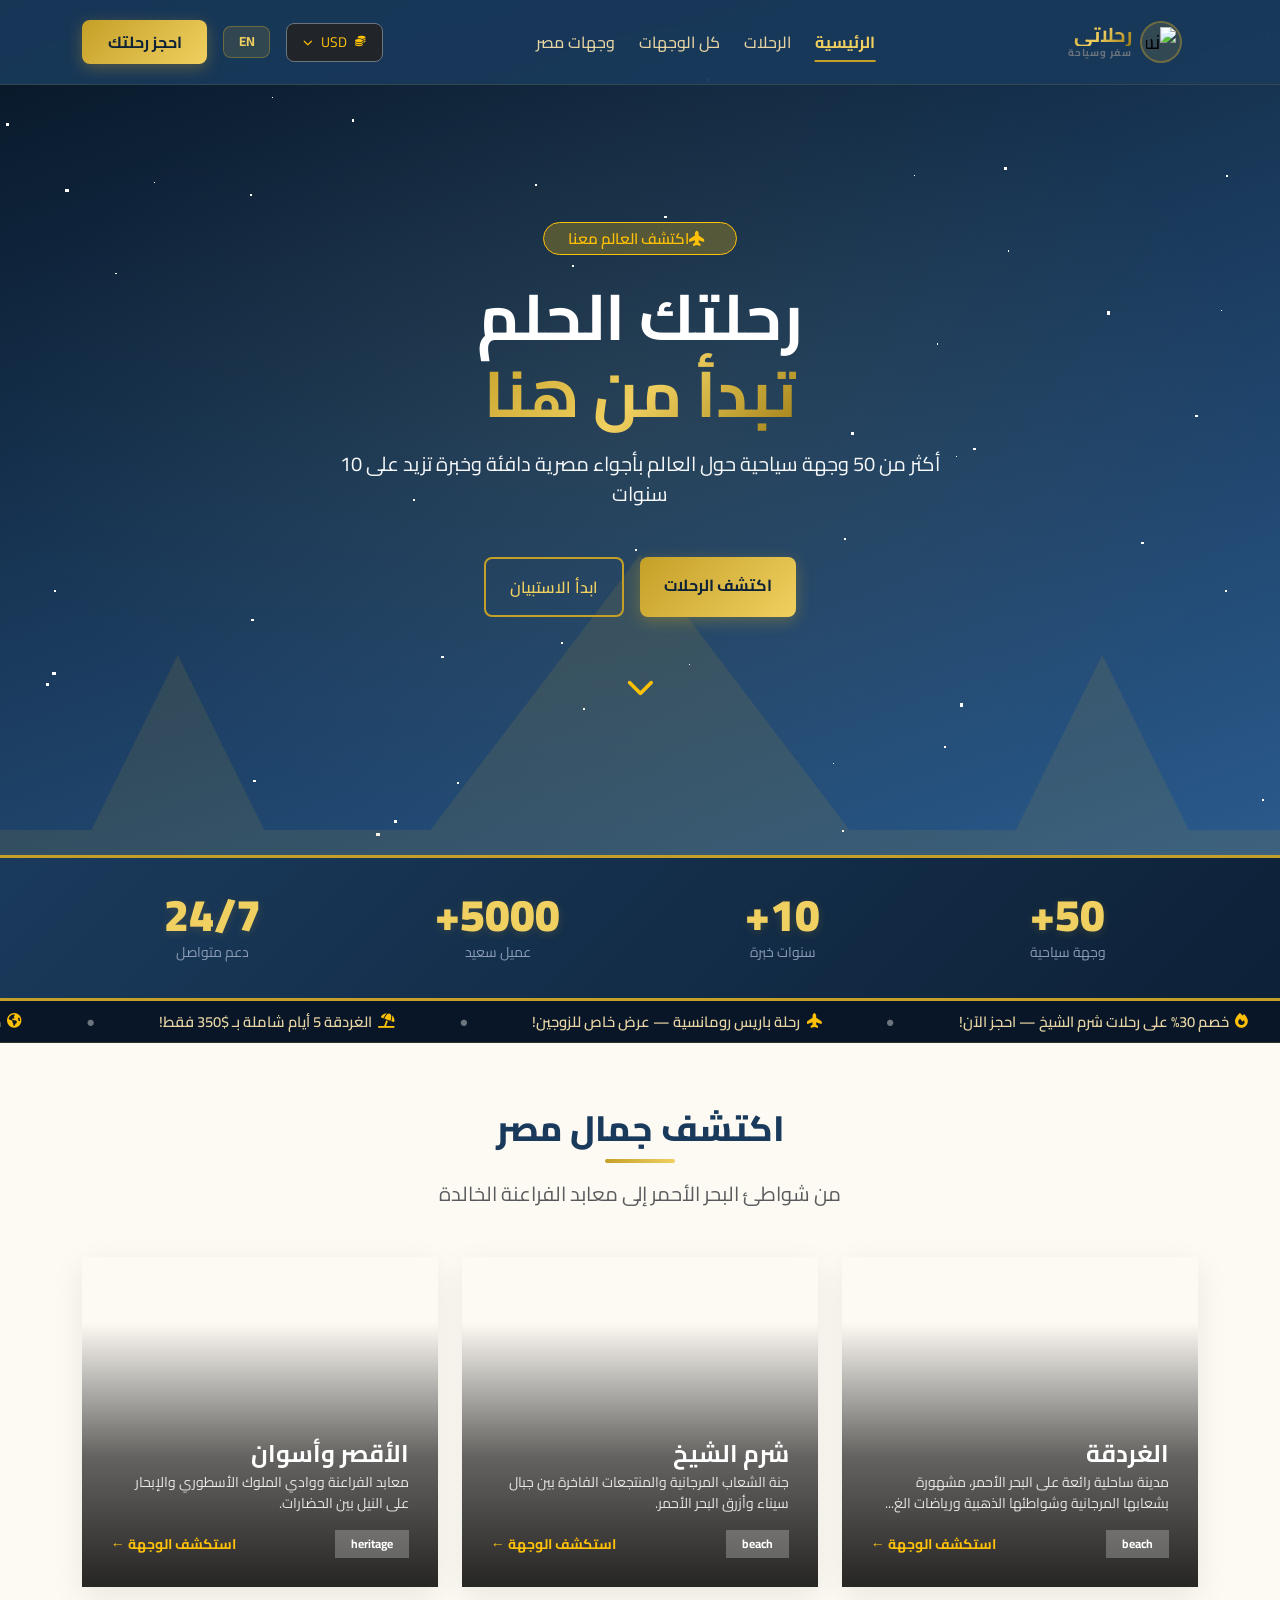
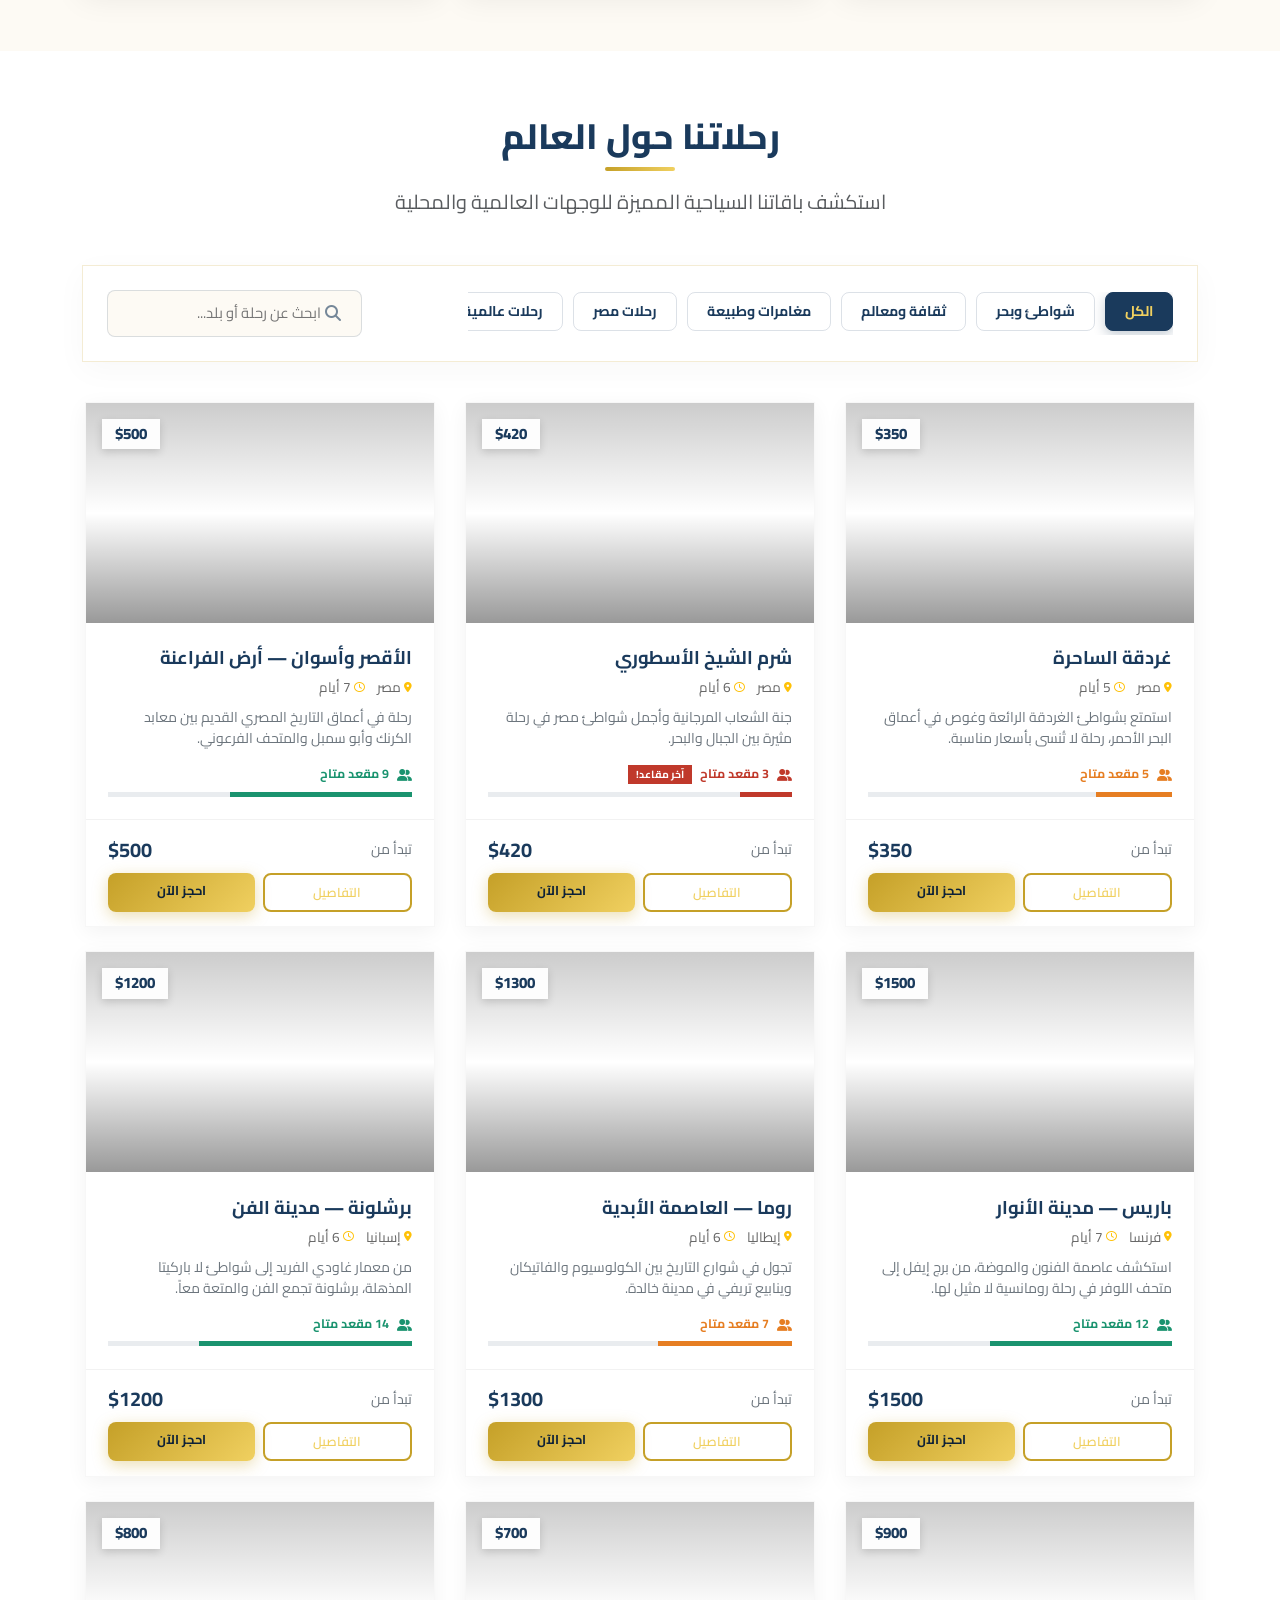
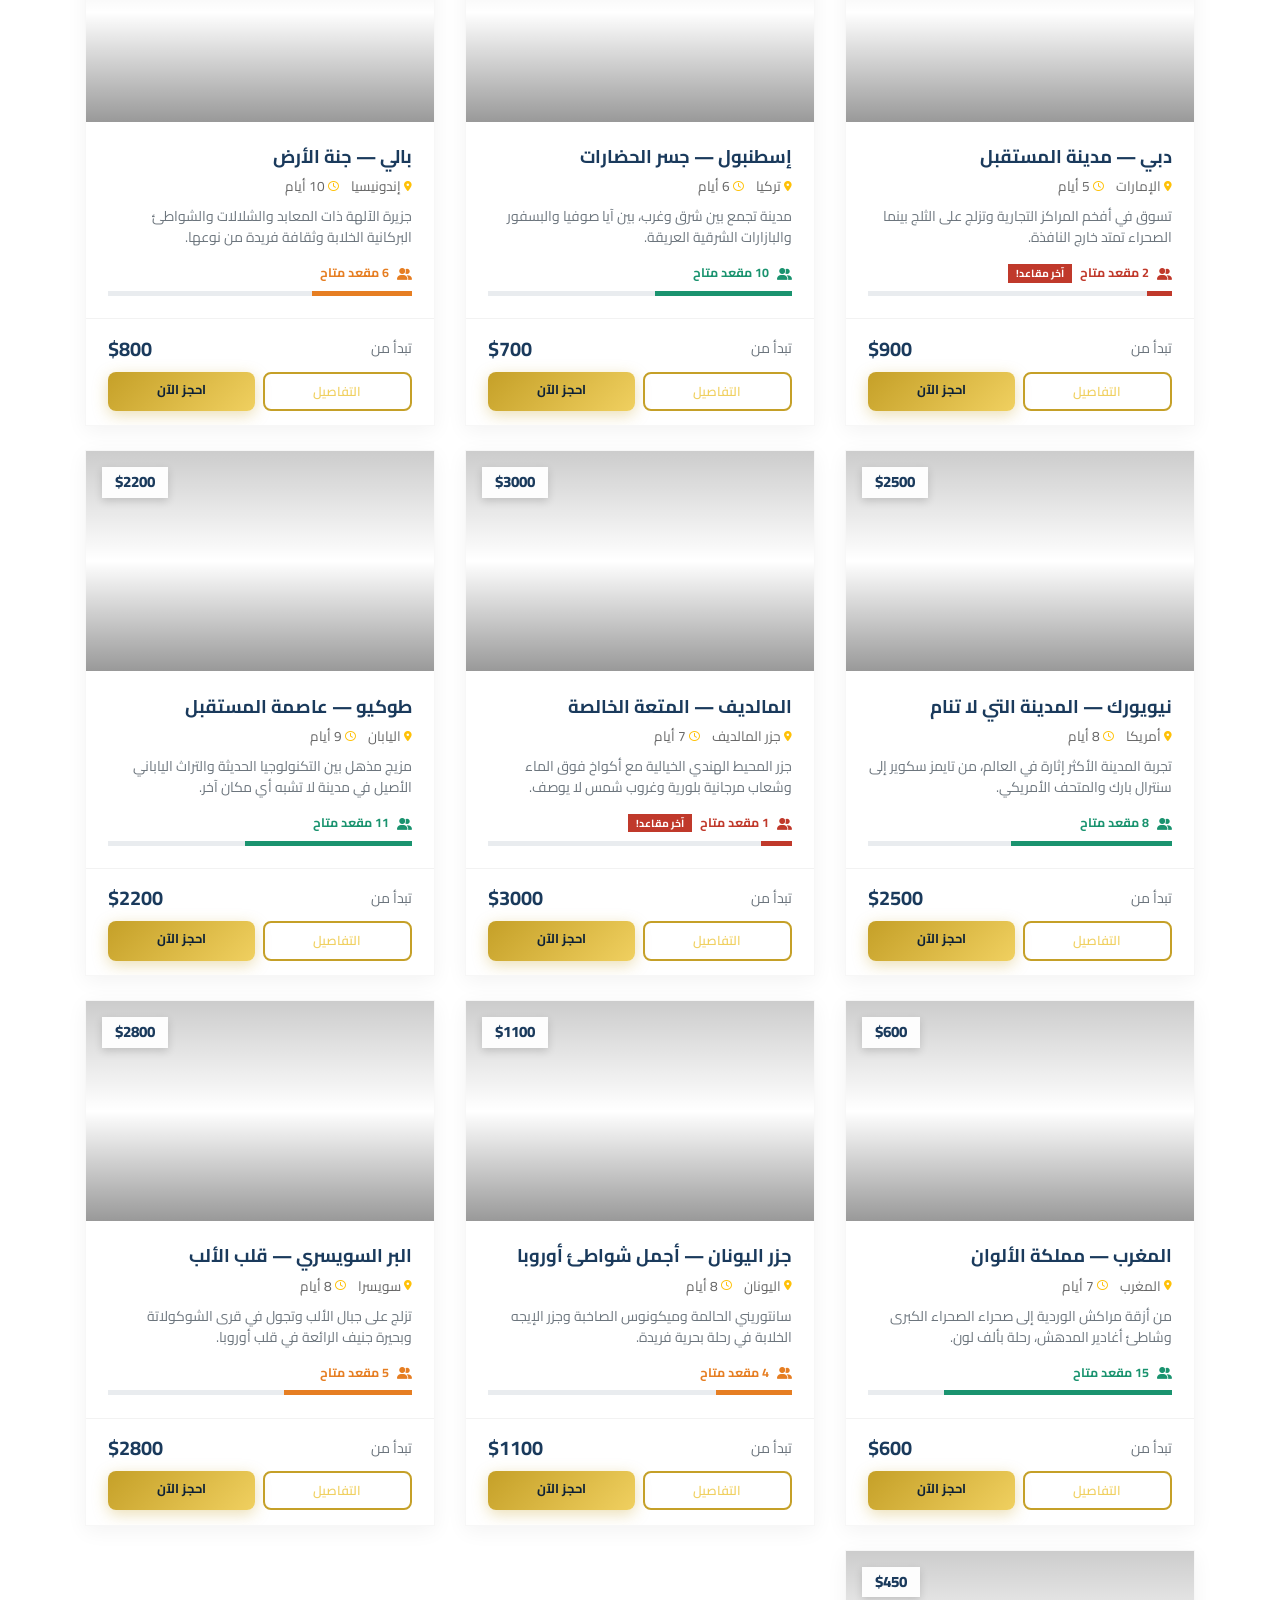
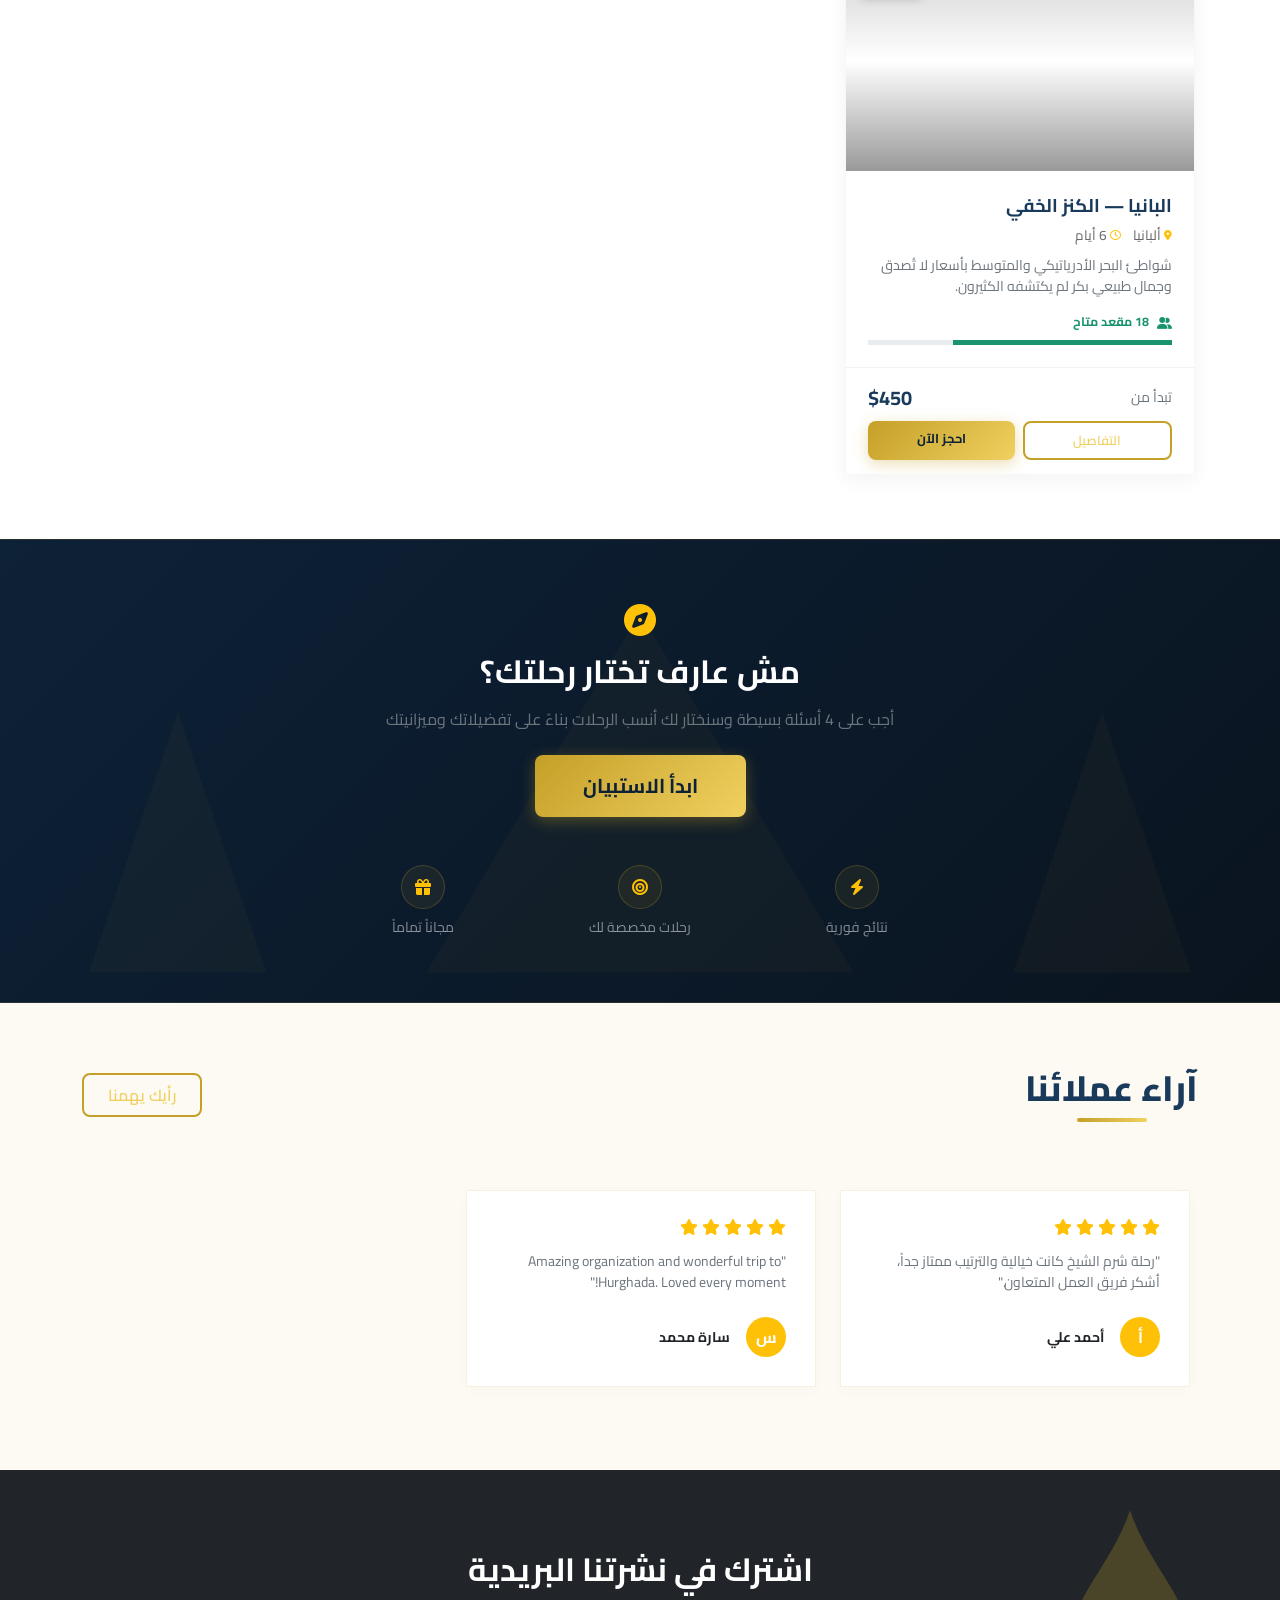
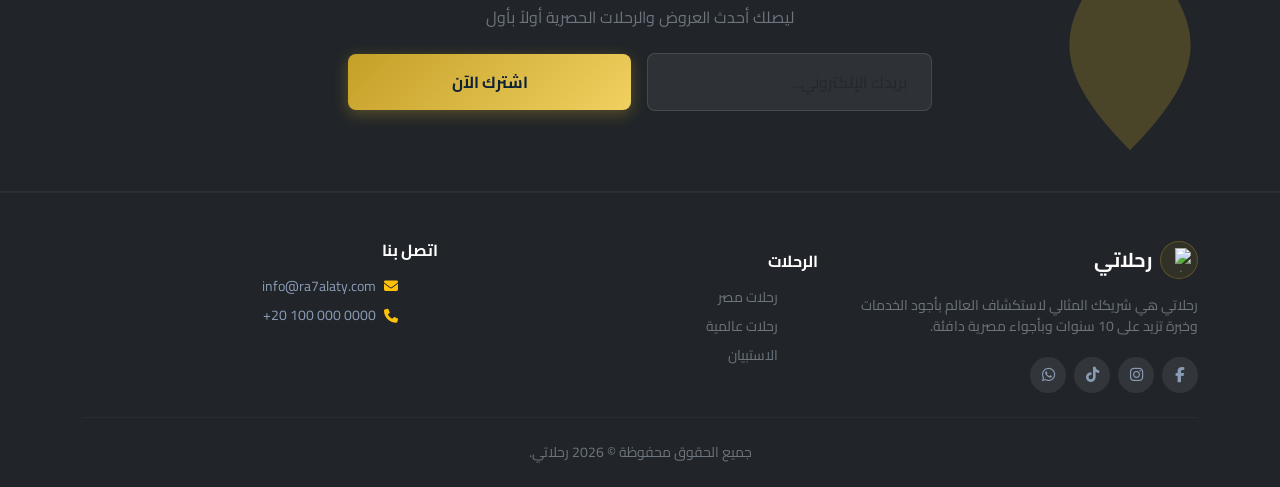
==== index.html @ c51dc644 "version 1" ====
<!DOCTYPE html>
<html lang="ar" dir="rtl">
<head>
    <meta charset="UTF-8">
    <meta name="viewport" content="width=device-width, initial-scale=1.0">
    <title data-i18n="siteName">رحلاتي — اكتشف العالم</title>
    <meta name="description" content="رحلاتي | أفضل شركة سياحة مصرية — احجز رحلتك إلى الغردقة وشرم الشيخ والأقصر وأوروبا. أكثر من 16 وجهة سياحية بأسعار تنافسية وأجواء مصرية دافئة.">
    <meta name="keywords" content="رحلاتي, rahalaty, ra7laty.com, رحلات مصر, سياحة مصر, الغردقة, شرم الشيخ, الأقصر, أسوان, حجز رحلات, egypt travel, hurghada trips, sharm el sheikh, luxor aswan, cairo tours">
    <meta name="robots" content="index, follow">
    <meta name="author" content="رحلاتي | Rahalaty">
    <link rel="canonical" href="https://ra7alaty.com">

    <!-- Open Graph -->
    <meta property="og:type" content="website">
    <meta property="og:title" content="رحلاتي — اكتشف العالم مع عروض سياحية مميزة">
    <meta property="og:description" content="احجز أفضل الرحلات السياحية إلى الغردقة، شرم الشيخ، الأقصر، أسوان، ووجهات عالمية بأسعار تنافسية وخبرة تزيد على 10 سنوات.">
    <meta property="og:url" content="https://ra7alaty.com">
    <meta property="og:site_name" content="رحلاتي | Rahalaty">
    <meta property="og:image" content="https://ra7alaty.com/images/og-default.jpg">
    <meta property="og:locale" content="ar_EG">

    <!-- Twitter Card -->
    <meta name="twitter:card" content="summary_large_image">
    <meta name="twitter:title" content="رحلاتي — اكتشف العالم">
    <meta name="twitter:description" content="احجز أفضل الرحلات السياحية إلى الغردقة، شرم الشيخ، الأقصر، أسوان، ووجهات عالمية.">
    <meta name="twitter:image" content="https://ra7alaty.com/images/og-default.jpg">

    <!-- Bootstrap 5 CSS -->
    <link href="https://cdn.jsdelivr.net/npm/bootstrap@5.3.3/dist/css/bootstrap.min.css" rel="stylesheet" integrity="sha384-QWTKZyjpPEjISv5WaRU9OFeRpok6YctnYmDr5pNlyT2bRjXh0JMhjY6hW+ALEwIH" crossorigin="anonymous">
    <!-- Font Awesome 6 -->
    <link rel="stylesheet" href="https://cdnjs.cloudflare.com/ajax/libs/font-awesome/6.5.1/css/all.min.css" integrity="sha512-DTOQO9RWCH3ppGqcWaEA1BIZOC6xxalwEsw9c2QQeAIftl+Vegovlnee1c9QX4TctnWMn13TZye+giMm8e2LwA==" crossorigin="anonymous" referrerpolicy="no-referrer">
    <!-- Custom CSS -->
    <link rel="stylesheet" href="css/style.css">

    <!-- Organization Schema JSON-LD -->
    <script type="application/ld+json">
    {
      "@context": "https://schema.org",
      "@type": "TravelAgency",
      "name": "رحلاتي",
      "alternateName": "Rahalaty",
      "url": "https://ra7alaty.com",
      "logo": "https://ra7alaty.com/images/og-default.jpg",
      "address": {
        "@type": "PostalAddress",
        "addressLocality": "Cairo",
        "addressCountry": "EG"
      },
      "telephone": "+201000000000",
      "email": "info@ra7alaty.com",
      "sameAs": [
        "https://ra7alaty.com"
      ]
    }
    </script>
</head>
<body>

    <!-- Skip Link for accessibility -->
    <a href="#main-content" class="visually-hidden-focusable p-2 bg-warning text-dark position-absolute start-0 m-2" style="z-index: 2000;">تخطى للمحتوى الرئيسي</a>

    <!-- ================= NAVBAR ================= -->
    <nav class="navbar navbar-expand-lg py-3" id="mainNav">
        <div class="container">
            <!-- Logo -->
            <a class="navbar-brand d-flex align-items-center gap-2" href="index.html">
                <div class="logo-holder d-flex align-items-center justify-content-center" style="width:42px; height:42px; background:rgba(197,160,40,0.15); border-radius:50%; border:2px solid rgba(197,160,40,0.4); overflow:hidden;">
                    <img src="https://upload.wikimedia.org/wikipedia/commons/5/5e/Coat_of_arms_of_Egypt.svg" alt="نسر مصر" width="30" height="30" style="object-fit:contain; filter:brightness(1.1);">
                </div>
                <div>
                    <div class="fw-bold fs-5 text-gold-gradient" data-i18n="siteName" style="line-height:1.1;">رحلاتي</div>
                    <div class="text-secondary" data-i18n="siteTagline" style="font-size:0.62rem; letter-spacing:0.08em; font-weight:700;">سفر وسياحة</div>
                </div>
            </a>

            <!-- Mobile toggler -->
            <button class="navbar-toggler border-0 text-white" type="button" id="mobileMenuBtn" aria-label="Open menu">
                <i class="fa-solid fa-bars fs-4 text-warning"></i>
            </button>

            <!-- Menu links -->
            <div class="collapse navbar-collapse justify-content-center" id="navbarNav">
                <ul class="navbar-nav gap-2">
                    <li class="nav-item">
                        <a class="nav-link active" href="index.html" data-i18n="navHome">الرئيسية</a>
                    </li>
                    <li class="nav-item">
                        <a class="nav-link" href="#world-trips" data-i18n="navTrips">الرحلات</a>
                    </li>
                    <li class="nav-item">
                        <a class="nav-link" href="destinations.html" data-i18n="navDestinations">كل الوجهات</a>
                    </li>
                    <li class="nav-item">
                        <a class="nav-link" href="#egypt-destinations" data-i18n="navEgypt">وجهات مصر</a>
                    </li>
                    
                </ul>
            </div>

            <!-- Header actions -->
            <div class="d-none d-lg-flex align-items-center gap-3">
                <!-- Currency Widget -->
                <div class="position-relative" id="currencyWidget">
                    <button onclick="toggleCurrencyMenu()" id="currencyBtn" class="btn btn-sm btn-dark border-secondary rounded-pill text-warning d-flex align-items-center gap-2 px-3 py-2">
                        <i class="fa-solid fa-coins fa-xs"></i>
                        <span id="currencyBtnLabel">USD</span>
                        <i class="fa-solid fa-chevron-down fa-xs opacity-70" style="font-size:0.6rem;"></i>
                    </button>
                    <div id="currencyMenu" class="dropdown-menu dropdown-menu-end p-2 mt-2" style="display:none; position:absolute; right:0; background:#0D2035; border:1px solid rgba(197,160,40,0.25); min-width:160px; box-shadow:0 8px 32px rgba(0,0,0,0.4);">
                        <button onclick="selectCurrency('USD')" class="dropdown-item text-white py-2" style="font-size:0.85rem;"><span class="me-2">🇺🇸</span>USD</button>
                        <button onclick="selectCurrency('EUR')" class="dropdown-item text-white py-2" style="font-size:0.85rem;"><span class="me-2">🇪🇺</span>EUR</button>
                        <button onclick="selectCurrency('EGP')" class="dropdown-item text-white py-2" style="font-size:0.85rem;"><span class="me-2">🇪🇬</span>EGP</button>
                        <button onclick="selectCurrency('SAR')" class="dropdown-item text-white py-2" style="font-size:0.85rem;"><span class="me-2">🇸🇦</span>SAR</button>
                        <button onclick="selectCurrency('AED')" class="dropdown-item text-white py-2" style="font-size:0.85rem;"><span class="me-2">🇦🇪</span>AED</button>
                    </div>
                </div>

                <!-- Language Selector -->
                <button class="lang-btn">EN</button>

                <!-- Book Now CTA -->
                <a href="survey.html" class="btn-gold" data-i18n="navCta">احجز رحلتك</a>
            </div>
        </div>

        <!-- Mobile Menu Container -->
        <div id="mobileMenu" class="d-lg-none w-100 text-center py-3" style="display:none; background:rgba(13,33,55,0.98); border-top:1px solid rgba(197,160,40,0.2);">
            <div class="container d-flex flex-col gap-2 align-items-center">
                <a class="nav-link py-2 border-bottom border-dark w-100" href="index.html" data-i18n="navHome">الرئيسية</a>
                <a class="nav-link py-2 border-bottom border-dark w-100" href="#world-trips" data-i18n="navTrips">الرحلات</a>
                <a class="nav-link py-2 border-bottom border-dark w-100" href="destinations.html" data-i18n="navDestinations">كل الوجهات</a>
                <a class="nav-link py-2 border-bottom border-dark w-100" href="#egypt-destinations" data-i18n="navEgypt">وجهات مصر</a>
                <a class="nav-link py-2 border-bottom border-dark w-100" href="survey.html" data-i18n="navSurvey">الاستبيان</a>
                
                <div class="d-flex align-items-center gap-2 mt-3 justify-content-center">
                    <button class="lang-btn">EN</button>
                    <a href="survey.html" class="btn-gold" data-i18n="navCta">احجز رحلتك</a>
                </div>
            </div>
        </div>
    </nav>

    <!-- ================= HERO SECTION ================= -->
    <main id="main-content">
        <section class="hero-section" id="hero">
            <!-- Animated Stars -->
            <div class="hero-stars" id="heroStars"></div>

            <!-- Pyramid SVGs Background -->
            <div class="position-absolute bottom-0 start-0 end-0 w-100" style="pointer-events:none; opacity:0.12; overflow:hidden;">
                <svg viewBox="0 0 1440 320" xmlns="http://www.w3.org/2000/svg" preserveAspectRatio="none" style="width:100%; height:320px;">
                    <polygon points="720,20 480,300 960,300" fill="#C5A028"/>
                    <polygon points="200,120 100,300 300,300" fill="#C5A028"/>
                    <polygon points="1240,120 1140,300 1340,300" fill="#C5A028"/>
                    <rect x="0" y="295" width="1440" height="25" fill="#C5A028"/>
                </svg>
            </div>

            <!-- Hero Content -->
            <div class="container text-center py-5" style="position:relative; z-index:2;">
                <div class="badge bg-warning bg-opacity-25 border border-warning text-warning rounded-pill px-4 py-2 mb-4 animated-badge" style="font-size:0.95rem; font-weight:600;">
                    <i class="fa-solid fa-plane-up me-2"></i><span data-i18n="discoverWorld">اكتشف العالم معنا</span>
                </div>
                <h1 class="text-white fw-bold mb-3 display-3">
                    <span data-i18n="heroTitleSpan1">رحلتك الحلم</span><br>
                    <span class="text-gold-gradient" data-i18n="heroTitleSpan2">تبدأ من هنا</span>
                </h1>
                <p class="text-light fs-5 mx-auto mb-5" style="max-width:650px;" data-i18n="heroDesc">
                    أكثر من 50 وجهة سياحية حول العالم بأجواء مصرية دافئة وخبرة تزيد على 10 سنوات
                </p>
                <div class="d-flex gap-3 justify-content-center flex-wrap">
                    <a href="#world-trips" class="btn-gold px-4 py-3 fs-6" data-i18n="btnExplore">اكتشف الرحلات</a>
                    <a href="survey.html" class="btn-outline-gold px-4 py-3 fs-6" data-i18n="btnSurvey">ابدأ الاستبيان</a>
                </div>

                <!-- Scroll down icon -->
                <div class="mt-5 text-warning opacity-70 animate-bounce" style="font-size:1.8rem; animation: bounce 2s infinite;">
                    <i class="fa-solid fa-chevron-down"></i>
                </div>
            </div>
        </section>

        <!-- ================= STATS BAR ================= -->
        <section class="stats-bar text-white">
            <div class="container">
                <div class="row row-cols-2 row-cols-md-4 g-4 text-center">
                    <div class="col fade-up">
                        <div class="stat-number">50+</div>
                        <div class="text-light-emphasis small mt-1" data-i18n="stats1Label">وجهة سياحية</div>
                    </div>
                    <div class="col fade-up" style="animation-delay: 0.1s;">
                        <div class="stat-number">10+</div>
                        <div class="text-light-emphasis small mt-1" data-i18n="stats2Label">سنوات خبرة</div>
                    </div>
                    <div class="col fade-up" style="animation-delay: 0.2s;">
                        <div class="stat-number">5000+</div>
                        <div class="text-light-emphasis small mt-1" data-i18n="stats3Label">عميل سعيد</div>
                    </div>
                    <div class="col fade-up" style="animation-delay: 0.3s;">
                        <div class="stat-number">24/7</div>
                        <div class="text-light-emphasis small mt-1" data-i18n="stats4Label">دعم متواصل</div>
                    </div>
                </div>
            </div>
        </section>

        <!-- ================= OFFERS TICKER ================= -->
        <div class="ticker-wrap">
            <div class="ticker-track" id="tickerTrack">
                <!-- Spans translated by JS main.js, default values are provided -->
                <span class="ticker-item"><i class="fa-solid fa-fire text-warning"></i>خصم 30% على رحلات شرم الشيخ — احجز الآن!</span>
                <span class="ticker-item text-secondary">●</span>
                <span class="ticker-item"><i class="fa-solid fa-plane-up text-warning"></i>رحلة باريس رومانسية — عرض خاص للزوجين!</span>
                <span class="ticker-item text-secondary">●</span>
                <span class="ticker-item"><i class="fa-solid fa-umbrella-beach text-warning"></i>الغردقة 5 أيام شاملة بـ $350 فقط!</span>
                <span class="ticker-item text-secondary">●</span>
                <span class="ticker-item"><i class="fa-solid fa-earth-americas text-warning"></i>دبي — باقات مميزة للعائلات لهذا الصيف!</span>
                <span class="ticker-item text-secondary">●</span>
                <!-- Duplicate for marquee seamless transition loop -->
                <span class="ticker-item"><i class="fa-solid fa-fire text-warning"></i>خصم 30% على رحلات شرم الشيخ — احجز الآن!</span>
                <span class="ticker-item text-secondary">●</span>
                <span class="ticker-item"><i class="fa-solid fa-plane-up text-warning"></i>رحلة باريس رومانسية — عرض خاص للزوجين!</span>
                <span class="ticker-item text-secondary">●</span>
                <span class="ticker-item"><i class="fa-solid fa-umbrella-beach text-warning"></i>الغردقة 5 أيام شاملة بـ $350 فقط!</span>
                <span class="ticker-item text-secondary">●</span>
                <span class="ticker-item"><i class="fa-solid fa-earth-americas text-warning"></i>دبي — باقات مميزة للعائلات لهذا الصيف!</span>
                <span class="ticker-item text-secondary">●</span>
            </div>
        </div>

        <!-- ================= EGYPT DESTINATIONS ================= -->
        <section id="egypt-destinations" class="py-6" style="background:#FDFAF4;">
            <div class="container">
                <div class="text-center mb-5 fade-up">
                    <h2 class="section-title" data-i18n="egyptSectionTitle">اكتشف جمال مصر</h2>
                    <p class="text-muted mt-2 fs-5" data-i18n="egyptSectionSub">من شواطئ البحر الأحمر إلى معابد الفراعنة الخالدة</p>
                </div>

                <div class="row row-cols-1 row-cols-md-2 row-cols-lg-3 g-4" id="egyptDestsGrid">
                    <!-- Loaded dynamically via database.js, mock fallbacks for indexing -->
                    <div class="col">
                        <div class="egypt-dest-card" style="background-image:url('https://images.unsplash.com/photo-1566438480900-0609be27a4be?w=600&q=80'); background-size:cover; background-position:center;" onclick="window.location='destination-details.html?id=1'">
                            <div class="egypt-dest-content">
                                <h3 class="h4 fw-bold mb-1">الغردقة</h3>
                                <p class="small text-light-emphasis mb-3 opacity-90">مدينة ساحلية رائعة على البحر الأحمر مشهورة بالشعاب المرجانية...</p>
                                <div class="d-flex align-items-center justify-content-between">
                                    <span class="badge bg-white bg-opacity-25 px-3 py-2">beach</span>
                                    <span class="text-warning fw-bold small" data-i18n="viewTripsArrow">استكشف الرحلات ←</span>
                                </div>
                            </div>
                        </div>
                    </div>
                    <div class="col">
                        <div class="egypt-dest-card" style="background-image:url('https://images.unsplash.com/photo-1544551763-46a013bb70d5?w=600&q=80'); background-size:cover; background-position:center;" onclick="window.location='destination-details.html?id=2'">
                            <div class="egypt-dest-content">
                                <h3 class="h4 fw-bold mb-1">شرم الشيخ</h3>
                                <p class="small text-light-emphasis mb-3 opacity-90">جنة الشعاب المرجانية والمنتجعات الفاخرة بين جبال سيناء والبحر...</p>
                                <div class="d-flex align-items-center justify-content-between">
                                    <span class="badge bg-white bg-opacity-25 px-3 py-2">beach</span>
                                    <span class="text-warning fw-bold small" data-i18n="viewTripsArrow">استكشف الرحلات ←</span>
                                </div>
                            </div>
                        </div>
                    </div>
                    <div class="col">
                        <div class="egypt-dest-card" style="background-image:url('https://images.unsplash.com/photo-1568322445389-f64ac2515020?w=600&q=80'); background-size:cover; background-position:center;" onclick="window.location='destination-details.html?id=3'">
                            <div class="egypt-dest-content">
                                <h3 class="h4 fw-bold mb-1">الأقصر وأسوان</h3>
                                <p class="small text-light-emphasis mb-3 opacity-90">معابد الفراعنة ووادي الملوك الأسطوري والإبحار على النيل...</p>
                                <div class="d-flex align-items-center justify-content-between">
                                    <span class="badge bg-white bg-opacity-25 px-3 py-2">heritage</span>
                                    <span class="text-warning fw-bold small" data-i18n="viewTripsArrow">استكشف الرحلات ←</span>
                                </div>
                            </div>
                        </div>
                    </div>
                </div>
            </div>
        </section>

        <!-- ================= WORLD TRIPS SECTION ================= -->
        <section id="world-trips" class="py-6 bg-white">
            <div class="container">
                <div class="text-center mb-5 fade-up">
                    <h2 class="section-title" data-i18n="worldSectionTitle">رحلاتنا حول العالم</h2>
                    <p class="text-muted mt-2 fs-5" data-i18n="worldSectionSub">استكشف باقاتنا السياحية المميزة للوجهات العالمية والمحلية</p>
                </div>

                <!-- Filters & Search -->
                <div class="filter-search-panel fade-up">
                    <div class="row g-3 justify-content-between align-items-center">
                        <div class="col-12 col-md-8">
                            <div id="tripsFilterContainer">
                                <button class="btn btn-sm btn-dark filter-btn active" data-filter="all" data-i18n="filterAll">الكل</button>
                                <button class="btn btn-sm btn-outline-dark filter-btn" data-filter="beach" data-i18n="filterBeach">شاطئ وبحر</button>
                                <button class="btn btn-sm btn-outline-dark filter-btn" data-filter="culture" data-i18n="filterCulture">ثقافة ومعالم</button>
                                <button class="btn btn-sm btn-outline-dark filter-btn" data-filter="adventure" data-i18n="filterAdventure">مغامرات وطبيعة</button>
                                <button class="btn btn-sm btn-outline-dark filter-btn" data-filter="egypt" data-i18n="filterEgypt">رحلات مصر</button>
                                <button class="btn btn-sm btn-outline-dark filter-btn" data-filter="global" data-i18n="filterGlobal">رحلات عالمية</button>
                            </div>
                        </div>
                        <div class="col-12 col-md-4 col-lg-3">
                            <div class="search-box-wrapper">
                                <button class="search-icon-btn"><i class="fa-solid fa-magnifying-glass"></i></button>
                                <input type="text" id="tripSearchInput" placeholder="ابحث عن رحلة أو بلد..." data-i18n-placeholder="searchPlaceholder">
                            </div>
                        </div>
                    </div>
                </div>

                <!-- Trips Grid -->
                <div class="row row-cols-1 row-cols-md-2 row-cols-lg-3 g-4" id="tripsGrid">
                    <!-- Dynamic rendering by JS app, fallback templates will be placed dynamically -->
                </div>
            </div>
        </section>

        <!-- ================= SURVEY RECOMMENDATION CTA ================= -->
        <section class="py-6 position-relative overflow-hidden" style="background: linear-gradient(135deg, #0D2137, #0A141F); border-top: 1px solid rgba(197,160,40,0.15); border-bottom: 1px solid rgba(197,160,40,0.15);">
            <!-- Subtle Background Pyramids -->
            <div class="position-absolute bottom-0 start-0 w-100 h-100 d-none d-md-block" style="pointer-events:none; opacity:0.04; overflow:hidden;">
                <svg viewBox="0 0 1440 320" xmlns="http://www.w3.org/2000/svg" preserveAspectRatio="none" style="width:100%; height:100%;">
                    <polygon points="720,50 480,300 960,300" fill="#C5A028"/>
                    <polygon points="200,120 100,300 300,300" fill="#C5A028"/>
                    <polygon points="1240,120 1140,300 1340,300" fill="#C5A028"/>
                </svg>
            </div>
            
            <div class="container text-center position-relative z-2">
                <div class="d-flex justify-content-center gap-2 mb-3">
                    <i class="fa-solid fa-compass text-warning fa-2x animate-pulse"></i>
                </div>
                <h2 class="fw-bold text-white mb-3" data-i18n="surveyCtaTitle">مش عارف تختار رحلتك؟</h2>
                <p class="text-secondary mb-4 mx-auto" style="max-width: 600px;" data-i18n="surveyCtaSub">
                    أجب على 4 أسئلة بسيطة وسنختار لك أنسب الرحلات بناءً على تفضيلاتك وميزانيتك
                </p>
                <div class="mb-5">
                    <a href="survey.html" class="btn-gold px-5 py-3 fs-5 fw-bold" style="border-radius: 8px !important;" data-i18n="btnSurvey">ابدأ الاستبيان الآن</a>
                </div>
                
                <div class="row g-2 justify-content-center text-center mx-auto" style="max-width: 650px;">
                    <div class="col-4">
                        <div class="d-flex flex-column align-items-center gap-2">
                            <div class="d-flex align-items-center justify-content-center" style="width: 44px; height: 44px; background: rgba(197, 160, 40, 0.08); border: 1px solid rgba(197, 160, 40, 0.25); border-radius: 50% !important;">
                                <i class="fa-solid fa-bolt text-warning"></i>
                            </div>
                            <span class="text-white-50 small" data-i18n="featInstant">نتائج فورية</span>
                        </div>
                    </div>
                    <div class="col-4">
                        <div class="d-flex flex-column align-items-center gap-2">
                            <div class="d-flex align-items-center justify-content-center" style="width: 44px; height: 44px; background: rgba(197, 160, 40, 0.08); border: 1px solid rgba(197, 160, 40, 0.25); border-radius: 50% !important;">
                                <i class="fa-solid fa-bullseye text-warning"></i>
                            </div>
                            <span class="text-white-50 small" data-i18n="featTailored">رحلات مخصصة لك</span>
                        </div>
                    </div>
                    <div class="col-4">
                        <div class="d-flex flex-column align-items-center gap-2">
                            <div class="d-flex align-items-center justify-content-center" style="width: 44px; height: 44px; background: rgba(197, 160, 40, 0.08); border: 1px solid rgba(197, 160, 40, 0.25); border-radius: 50% !important;">
                                <i class="fa-solid fa-gift text-warning"></i>
                            </div>
                            <span class="text-white-50 small" data-i18n="featFree">مجاناً تماماً</span>
                        </div>
                    </div>
                </div>
            </div>
        </section>

        <!-- ================= REVIEWS SECTION ================= -->
        <section class="py-6" style="background:#FDFAF4;">
            <div class="container">
                <div class="d-flex align-items-center justify-content-between mb-5 flex-wrap gap-3 fade-up">
                    <h2 class="section-title mb-0" data-i18n="reviewsTitle">آراء عملائنا</h2>
                    <button class="btn btn-outline-gold px-4 py-2" onclick="toggleReviewForm()" data-i18n="leaveReviewTitle">أضف تقييمك</button>
                </div>

                <!-- Write a review form (collapsible) -->
                <div id="reviewFormContainer" class="premium-card mb-4" style="display:none; background:#ffffff; border:1px solid rgba(197, 160, 40, 0.15); border-top:4px solid var(--color-gold); padding:2rem;">
                    <h3 class="h5 fw-bold text-dark mb-3" data-i18n="leaveReviewTitle">أضف تقييمك</h3>
                    <form id="tripReviewForm" onsubmit="submitTripReview(event)">
                        <div class="row g-3">
                            <div class="col-12 col-md-6">
                                <label class="form-label fw-bold text-dark" for="reviewName" data-i18n="labelName">الاسم الكامل</label>
                                <input type="text" id="reviewName" class="form-control px-3 py-2.5" required>
                            </div>
                            <div class="col-12 col-md-6">
                                <label class="form-label fw-bold text-dark d-block" data-i18n="labelRating">التقييم</label>
                                <div class="d-flex gap-2 fs-4 py-1" id="interactiveStarsContainer">
                                    <i class="fa-solid fa-star text-warning interactive-star cursor-pointer" data-value="1" style="cursor:pointer;"></i>
                                    <i class="fa-solid fa-star text-warning interactive-star cursor-pointer" data-value="2" style="cursor:pointer;"></i>
                                    <i class="fa-solid fa-star text-warning interactive-star cursor-pointer" data-value="3" style="cursor:pointer;"></i>
                                    <i class="fa-solid fa-star text-warning interactive-star cursor-pointer" data-value="4" style="cursor:pointer;"></i>
                                    <i class="fa-solid fa-star text-warning interactive-star cursor-pointer" data-value="5" style="cursor:pointer;"></i>
                                </div>
                            </div>
                            <div class="col-12">
                                <label class="form-label fw-bold text-dark" for="reviewText" data-i18n="labelReviewText">تعليقك</label>
                                <textarea id="reviewText" class="form-control px-3 py-2.5" rows="3" required></textarea>
                            </div>
                            <div class="col-12">
                                <button type="submit" class="btn btn-warning px-4 py-2.5 fw-bold btn-gold" data-i18n="submitReviewBtn">إرسال التقييم</button>
                            </div>
                        </div>
                    </form>
                </div>

                <!-- Testimonials Slider Container -->
                <div class="testimonials-slider" id="testimonialsGrid">
                    <!-- Hydrated dynamically from localStorage or Appwrite -->
                </div>
            </div>
        </section>

        <!-- ================= NEWSLETTER ================= -->
        <section class="py-6 bg-dark text-white position-relative overflow-hidden" style="border-bottom: 1px solid rgba(255,255,255,0.05);">
            <!-- Subtle Egyptian Design Pattern on sides -->
            <div class="position-absolute end-0 top-0 h-100 d-none d-md-block" style="pointer-events:none; opacity: 0.25;">
                <svg width="300" height="100%" viewBox="0 0 100 100">
                    <!-- Decorative lotus -->
                    <path d="M50 10 C60 40 90 50 50 90 C10 50 40 40 50 10 Z" fill="#C5A028"/>
                </svg>
            </div>
            <div class="container text-center py-3 position-relative z-2">
                <div class="mx-auto" style="max-width:600px;">
                    <h2 class="fw-bold mb-3" data-i18n="newsletterTitle">اشترك في نشرتنا البريدية</h2>
                    <p class="text-secondary mb-4" data-i18n="newsletterSub">ليصلك أحدث العروض والرحلات الحصرية أولاً بأول</p>
                    <form id="newsletterForm" class="d-flex gap-3 justify-content-center align-items-center flex-column flex-sm-row w-100 mx-auto px-2" style="max-width: 600px;">
                        <input type="email" id="newsletterEmail" class="form-control px-4 py-3 text-white" placeholder="بريدك الإلكتروني..." required style="max-width: 400px; width: 100%; outline:none; background: rgba(255,255,255,0.06); border: 1px solid rgba(255,255,255,0.12);" data-i18n-placeholder="newsletterPlaceholder">
                        <button type="submit" class="btn-gold px-4 py-3" style="max-width: 400px; width: 100%;" data-i18n="subscribeBtn">اشترك الآن</button>
                    </form>
                </div>
            </div>
        </section>
    </main>

    <!-- ================= FOOTER ================= -->
    <footer class="bg-dark text-secondary pt-5 pb-4 border-top border-secondary border-opacity-10">
        <div class="container">
            <div class="row g-4 mb-4">
                <!-- Branding -->
                <div class="col-12 col-md-4">
                    <div class="d-flex align-items-center gap-2 mb-3">
                        <div class="d-flex align-items-center justify-content-center" style="width:38px; height:38px; background:rgba(197,160,40,0.1); border-radius:50%; border:1px solid rgba(197,160,40,0.3);">
                            <img src="https://upload.wikimedia.org/wikipedia/commons/5/5e/Coat_of_arms_of_Egypt.svg" alt="Eagle logo" width="24" height="24">
                        </div>
                        <h2 class="h5 fw-bold text-white mb-0" data-i18n="siteName">رحلاتي</h2>
                    </div>
                    <p class="small" data-i18n="footerDesc">رحلاتي هي شريكك المثالي لاستكشاف العالم بأجود الخدمات وخبرة تزيد على 10 سنوات وبأجواء مصرية دافئة.</p>
                    <div class="social-links d-flex gap-2">
                        <a href="#" class="social-link facebook" aria-label="Facebook"><i class="fa-brands fa-facebook-f"></i></a>
                        <a href="#" class="social-link instagram" aria-label="Instagram"><i class="fa-brands fa-instagram"></i></a>
                        <a href="#" class="social-link tiktok" aria-label="TikTok"><i class="fa-brands fa-tiktok"></i></a>
                        <a href="#" class="social-link whatsapp" aria-label="WhatsApp"><i class="fa-brands fa-whatsapp"></i></a>
                    </div>
                </div>

                <!-- Quick links -->
                <div class="col-6 col-md-4 justify-content-md-center d-flex flex-column">
                    <h3 class="h6 text-white fw-bold mb-3" data-i18n="navTrips">الرحلات</h3>
                    <ul class="list-unstyled d-flex flex-column gap-2 small">
                        <li><a href="#world-trips" class="text-secondary text-decoration-none hover-warning" data-i18n="filterEgypt">رحلات مصر</a></li>
                        <li><a href="#world-trips" class="text-secondary text-decoration-none hover-warning" data-i18n="filterGlobal">رحلات عالمية</a></li>
                        <li><a href="survey.html" class="text-secondary text-decoration-none hover-warning" data-i18n="navSurvey">الاستبيان الذكي</a></li>
                    </ul>
                </div>

                <!-- Contact Info -->
                <div class="col-6 col-md-4">
                    <h3 class="h6 text-white fw-bold mb-3" data-i18n="footerContact">اتصل بنا</h3>
                    <ul class="list-unstyled d-flex flex-column gap-2 small">
                        <li>
                            <a href="mailto:info@ra7alaty.com" class="footer-contact-link">
                                <i class="fa-solid fa-envelope text-warning"></i>
                                <span>info@ra7alaty.com</span>
                            </a>
                        </li>
                        <li>
                            <a href="tel:+201000000000" class="footer-contact-link">
                                <i class="fa-solid fa-phone text-warning"></i>
                                <span dir="ltr">+20 100 000 0000</span>
                            </a>
                        </li>
                    </ul>
                </div>
            </div>
            <div class="text-center pt-4 border-top border-secondary border-opacity-10">
                <p class="small mb-0" data-i18n="footerRights">جميع الحقوق محفوظة © 2026 رحلاتي.</p>
            </div>
        </div>
    </footer>

    <!-- Bootstrap Bundle with Popper JS -->
    <script src="https://cdn.jsdelivr.net/npm/bootstrap@5.3.3/dist/js/bootstrap.bundle.min.js" integrity="sha384-YvpcrYf0tY3lHB60NNkmXc5s9fDVZLESaAA55NDzOxhy9GkcIdslK1eN7N6jIeHz" crossorigin="anonymous"></script>
    
    <!-- Appwrite Web SDK -->
    <script src="https://cdn.jsdelivr.net/npm/appwrite@14.0.0"></script>
    
    <!-- App scripts -->
    <script src="js/config.js"></script>
    <script src="js/database.js"></script>
    <script src="js/main.js"></script>

    <!-- Homepage specific logic -->
    <script>
        document.addEventListener('DOMContentLoaded', async () => {
            // Stars dynamic generation
            const starsContainer = document.getElementById('heroStars');
            if (starsContainer) {
                for (let i = 0; i < 45; i++) {
                    const star = document.createElement('div');
                    star.className = 'star';
                    star.style.left = Math.random() * 100 + '%';
                    star.style.top = Math.random() * 100 + '%';
                    const size = Math.random() * 2.5 + 1;
                    star.style.width = size + 'px';
                    star.style.height = size + 'px';
                    star.style.animationDelay = Math.random() * 3 + 's';
                    starsContainer.appendChild(star);
                }
            }

            // Load destinations & trips
            await loadDestinations();
            await loadTrips();
            await loadTestimonials();
            setupInteractiveStars();

            // Setup filters
            setupTripFilters();

            // Language switch event listener to redraw elements
            document.addEventListener('langChanged', async () => {
                await loadDestinations();
                await loadTrips();
                await loadTestimonials();
            });
        });

        async function loadDestinations() {
            const dests = await window.db.getDestinations();
            const grid = document.getElementById('egyptDestsGrid');
            if (!grid) return;
            grid.innerHTML = '';
            
            const featured = dests.filter(d => d.is_featured).slice(0, 3);
            const lang = localStorage.getItem('rahalaty_lang') || 'ar';
            
            featured.forEach(d => {
                const name = lang === 'ar' ? d.name_ar : d.name_en;
                const desc = lang === 'ar' ? d.desc_ar : d.desc_en;
                const labelText = lang === 'ar' ? 'استكشف الوجهة ←' : 'Explore Destination ←';
                grid.innerHTML += `
                    <div class="col">
                        <div class="egypt-dest-card" style="background-image:url('${d.image}'); background-size:cover; background-position:center;" onclick="window.location='destination-details.html?id=${d.id}'">
                            <div class="egypt-dest-content">
                                <h3 class="h4 fw-bold mb-1">${name}</h3>
                                <p class="small text-light-emphasis mb-3 opacity-90">${desc.length > 90 ? desc.substring(0, 90) + '...' : desc}</p>
                                <div class="d-flex align-items-center justify-content-between">
                                    <span class="badge bg-white bg-opacity-25 px-3 py-2">${d.category}</span>
                                    <span class="text-warning fw-bold small">${labelText}</span>
                                </div>
                            </div>
                        </div>
                    </div>
                `;
            });
        }

        let allTripsData = [];

        async function loadTrips() {
            allTripsData = await window.db.getTrips();
            renderTrips(allTripsData);
        }

        function renderTrips(trips) {
            const grid = document.getElementById('tripsGrid');
            if (!grid) return;
            grid.innerHTML = '';

            const lang = localStorage.getItem('rahalaty_lang') || 'ar';
            const savedCurrency = localStorage.getItem('rahalaty_currency') || 'USD';
            
            if (trips.length === 0) {
                grid.innerHTML = `<div class="col-12 text-center py-5 text-muted">${lang === 'ar' ? 'لا توجد رحلات مطابقة لبحثك' : 'No trips matches your search'}</div>`;
                return;
            }

            trips.forEach(trip => {
                const title = lang === 'ar' ? trip.title_ar : trip.title_en;
                const country = lang === 'ar' ? trip.country_ar : trip.country_en;
                const desc = lang === 'ar' ? trip.desc_ar : trip.desc_en;
                const duration = lang === 'ar' ? `${trip.duration} أيام` : `${trip.duration} days`;
                const bookLabel = lang === 'ar' ? 'التفاصيل' : 'Details';
                const waLabel = lang === 'ar' ? 'واتساب' : 'WhatsApp';
                
                const spotsLeft = trip.spots_left ?? 10;
                const spotsTotal = trip.spots_total ?? 20;
                const spotsUrgent = spotsLeft <= 3;
                const spotsColor = spotsUrgent ? '#C0392B' : spotsLeft <= 7 ? '#E67E22' : '#1A936F';
                const spotsLabel = lang === 'ar' ? `${spotsLeft} مقعد متاح` : `${spotsLeft} seats left`;
                
                const waMsg = encodeURIComponent(lang === 'ar' ? `مرحباً رحلاتي، أريد الاستفسار عن رحلة: ${title}` : `Hello Rahalaty, I'd like to ask about: ${title}`);
                const detailUrl = `trip-details.html?id=${trip.id}`;

                grid.innerHTML += `
                    <div class="col" data-category="${trip.category}">
                        <div class="trip-card" onclick="window.location='${detailUrl}'">
                            <div class="trip-card-thumb" style="background-image:url('${trip.image}'); background-size:cover; background-position:center;">
                                <div class="trip-card-overlay"></div>
                                <span class="trip-card-price" data-price-usd="${trip.price}">${trip.currency}${trip.price}</span>
                            </div>
                            <div class="trip-card-body">
                                <h3 class="trip-card-title">${title}</h3>
                                <div class="trip-card-meta">
                                    <span><i class="fa-solid fa-location-dot fa-xs text-warning"></i> ${country}</span>
                                    <span><i class="fa-regular fa-clock fa-xs text-warning"></i> ${duration}</span>
                                </div>
                                <p class="text-secondary small mb-3">${desc.length > 90 ? desc.substring(0, 90) + '...' : desc}</p>
                                
                                <div class="d-flex align-items-center gap-2 mb-2">
                                    <i class="fa-solid fa-user-group fa-xs" style="color:${spotsColor};"></i>
                                    <span style="font-size:0.78rem; font-weight:700; color:${spotsColor};">${spotsLabel}</span>
                                    ${spotsUrgent ? `<span class="badge text-white px-2 py-1" style="background:${spotsColor}; font-size:0.65rem;">${lang === 'ar' ? 'آخر مقاعد!' : 'Last seats!'}</span>` : ''}
                                </div>
                                <div class="progress" style="height:5px;">
                                    <div class="progress-bar" role="progressbar" style="width: ${Math.round((spotsLeft/spotsTotal)*100)}%; background-color: ${spotsColor};" aria-valuenow="${spotsLeft}" aria-valuemin="0" aria-valuemax="${spotsTotal}"></div>
                                </div>
                            </div>
                            <div class="trip-card-footer d-flex flex-column gap-2" onclick="event.stopPropagation();">
                                <div class="d-flex justify-content-between align-items-center w-100">
                                    <span class="text-secondary small">${lang === 'ar' ? 'تبدأ من' : 'From'}</span>
                                    <span class="text-nile fw-bold fs-5"><span data-price-usd="${trip.price}">${trip.currency}${trip.price}</span></span>
                                </div>
                                <div class="d-flex gap-2 w-100">
                                    <a href="${detailUrl}" class="btn btn-sm btn-outline-gold flex-fill py-2 text-center" style="font-size:0.8rem;">${bookLabel}</a>
                                    <a href="book.html?trip_id=${trip.id}" class="btn btn-sm btn-gold flex-fill py-2 text-center" style="font-size:0.8rem; font-weight:700;">${lang === 'ar' ? 'احجز الآن' : 'Book Now'}</a>
                                </div>
                            </div>
                        </div>
                    </div>
                `;
            });

            // Trigger currency converter to apply correct rate
            window.selectCurrency(savedCurrency);
        }

        function setupTripFilters() {
            const filterBtns = document.querySelectorAll('#tripsFilterContainer button');
            const searchInput = document.getElementById('tripSearchInput');

            filterBtns.forEach(btn => {
                btn.addEventListener('click', () => {
                    filterBtns.forEach(b => {
                        b.classList.remove('btn-dark', 'active');
                        b.classList.add('btn-outline-dark');
                    });
                    btn.classList.remove('btn-outline-dark');
                    btn.classList.add('btn-dark', 'active');

                    filterAndRenderTrips();
                });
            });

            if (searchInput) {
                searchInput.addEventListener('input', () => {
                    filterAndRenderTrips();
                });
            }
        }

        function filterAndRenderTrips() {
            const activeFilter = document.querySelector('#tripsFilterContainer button.active').getAttribute('data-filter');
            const searchQuery = document.getElementById('tripSearchInput').value.toLowerCase().trim();
            const lang = localStorage.getItem('rahalaty_lang') || 'ar';

            let filtered = allTripsData;

            // Apply category/location filter
            if (activeFilter !== 'all') {
                if (activeFilter === 'egypt') {
                    filtered = filtered.filter(t => t.is_egyptian);
                } else if (activeFilter === 'global') {
                    filtered = filtered.filter(t => !t.is_egyptian);
                } else {
                    filtered = filtered.filter(t => t.category === activeFilter);
                }
            }

            // Apply search query
            if (searchQuery) {
                filtered = filtered.filter(t => {
                    const title = lang === 'ar' ? t.title_ar : t.title_en;
                    const country = lang === 'ar' ? t.country_ar : t.country_en;
                    return title.toLowerCase().includes(searchQuery) || country.toLowerCase().includes(searchQuery);
                });
            }

            renderTrips(filtered);
        }

        async function loadTestimonials() {
            const grid = document.getElementById('testimonialsGrid');
            if (!grid) return;
            grid.innerHTML = '';

            const lang = localStorage.getItem('rahalaty_lang') || 'ar';
            const tests = await window.db.getTestimonials();
            
            if (tests.length === 0) {
                grid.innerHTML = `<div class="text-secondary py-3">${lang === 'ar' ? 'لا توجد آراء بعد. كن أول من يشاركنا رأيه!' : 'No reviews yet. Be the first to leave a review!'}</div>`;
                return;
            }

            tests.forEach(t => {
                let stars = '';
                for (let i = 1; i <= 5; i++) {
                    stars += `<i class="${i <= t.rating ? 'fa-solid' : 'fa-regular'} fa-star text-warning"></i>`;
                }

                grid.innerHTML += `
                    <div class="testimonial-card">
                        <div>
                            <div class="d-flex gap-1 mb-3">${stars}</div>
                            <p class="text-secondary small mb-4">"${t.review}"</p>
                        </div>
                        <div class="d-flex align-items-center gap-3">
                            <div class="avatar d-flex align-items-center justify-content-center bg-warning text-white fw-bold" style="width:40px; height:40px; flex-shrink:0;">
                                ${t.name.charAt(0)}
                            </div>
                            <div class="fw-bold text-dark small">${t.name}</div>
                        </div>
                    </div>
                `;
            });
        }

        function toggleReviewForm() {
            const form = document.getElementById('reviewFormContainer');
            if (form) {
                form.style.display = form.style.display === 'none' ? 'block' : 'none';
            }
        }

        let selectedRating = 5;
        function setupInteractiveStars() {
            const stars = document.querySelectorAll('.interactive-star');
            stars.forEach(star => {
                star.addEventListener('click', () => {
                    selectedRating = parseInt(star.getAttribute('data-value'));
                    stars.forEach(s => {
                        const val = parseInt(s.getAttribute('data-value'));
                        if (val <= selectedRating) {
                            s.classList.remove('fa-regular');
                            s.classList.add('fa-solid');
                        } else {
                            s.classList.remove('fa-solid');
                            s.classList.add('fa-regular');
                        }
                    });
                });
            });
        }

        async function submitTripReview(e) {
            e.preventDefault();
            const nameInput = document.getElementById('reviewName');
            const reviewInput = document.getElementById('reviewText');
            
            if (!nameInput || !reviewInput) return;

            const name = nameInput.value.trim();
            const review = reviewInput.value.trim();

            if (!name || !review) return;

            const testimonial = {
                name: name,
                rating: selectedRating,
                review: review
            };

            await window.db.createTestimonial(testimonial);

            // Reset form
            nameInput.value = '';
            reviewInput.value = '';
            toggleReviewForm();

            // Reload reviews list
            await loadTestimonials();

            alert(localStorage.getItem('rahalaty_lang') === 'en' ? 'Thank you! Your review has been submitted.' : 'شكراً لك! تم إرسال تقييمك بنجاح.');
        }
    </script>
</body>
</html>
---- css/style.css ----
/* Rahalaty Premium Egyptian Style Sheet */

/* Imports */
@import url('https://fonts.googleapis.com/css2?family=Cairo:wght@300;400;500;600;700;800;900&display=swap');

/* Variables */
:root {
    --color-gold:        #C5A028;
    --color-gold-light:  #F0D060;
    --color-gold-dark:   #9A7A10;
    --color-nile:        #1A3A5C;
    --color-nile-dark:   #0D2137;
    --color-nile-light:  #2A5A8C;
    --color-sand:        #F7EDD5;
    --color-sand-dark:   #E8D5A3;
    --color-papyrus:     #D4B483;
    --color-egypt-red:   #CE1126;
    --color-egypt-black: #0A0A0A;
    --font-cairo:        'Cairo', sans-serif;
}

/* Base resets & adjustments */
* {
    border-radius: 0 !important;
}

/* Restore circular elements that are overridden by * */
.logo-holder, 
.avatar,
[style*="border-radius:50%"], 
[style*="border-radius: 50%"] {
    border-radius: 50% !important;
}

/* Professional small border-radius for buttons and inputs */
.btn, button, .btn-gold, .btn-outline-gold, .lang-btn, .drawer-close-btn, .form-control, input, select, textarea {
    border-radius: 8px !important;
}

body {
    font-family: var(--font-cairo);
    background-color: #FDFAF4;
    color: #1A1A1A;
    overflow-x: hidden;
}

body.rtl-layout {
    text-align: right;
}

body.ltr-layout {
    text-align: left;
}

a {
    transition: all 0.25s ease;
}

/* =====================================================================
   Premium Buttons
   ===================================================================== */
.btn-gold {
    background: linear-gradient(135deg, var(--color-gold), var(--color-gold-light));
    color: #0D2137 !important;
    font-weight: 700;
    padding: 0.6rem 1.6rem;
    border-radius: 30px;
    border: none;
    cursor: pointer;
    transition: all 0.3s cubic-bezier(0.25, 0.8, 0.25, 1);
    text-decoration: none;
    display: inline-block;
    box-shadow: 0 4px 15px rgba(197, 160, 40, 0.35);
}

.btn-gold:hover {
    transform: translateY(-3px);
    box-shadow: 0 8px 25px rgba(197, 160, 40, 0.55);
}

.btn-gold:active {
    transform: translateY(-1px);
}

.btn-outline-gold {
    background: transparent;
    color: var(--color-gold-light) !important;
    font-weight: 600;
    padding: 0.6rem 1.6rem;
    border-radius: 30px;
    border: 2px solid var(--color-gold);
    cursor: pointer;
    transition: all 0.3s ease;
    text-decoration: none;
    display: inline-block;
}

.btn-outline-gold:hover {
    background: var(--color-gold);
    color: #0D2137 !important;
    box-shadow: 0 4px 15px rgba(197, 160, 40, 0.2);
}

.lang-btn {
    background: rgba(197, 160, 40, 0.15);
    color: var(--color-gold-light);
    border: 1px solid rgba(197, 160, 40, 0.4);
    border-radius: 20px;
    padding: 0.35rem 0.9rem;
    font-size: 0.82rem;
    font-weight: 700;
    cursor: pointer;
    transition: all 0.2s ease;
}

.lang-btn:hover {
    background: rgba(197, 160, 40, 0.3);
    border-color: var(--color-gold-light);
}

/* =====================================================================
   Navbar
   ===================================================================== */
.navbar {
    position: fixed;
    top: 0;
    left: 0;
    right: 0;
    z-index: 1000;
    background: rgba(26, 58, 92, 0.92);
    backdrop-filter: blur(12px);
    -webkit-backdrop-filter: blur(12px);
    transition: all 0.35s ease;
    border-bottom: 1px solid rgba(197, 160, 40, 0.15);
}

.navbar.scrolled {
    background: rgba(13, 33, 55, 0.99);
    box-shadow: 0 5px 25px rgba(0, 0, 0, 0.4);
    border-bottom-color: rgba(197, 160, 40, 0.3);
}

.nav-link {
    color: var(--color-sand-dark) !important;
    font-weight: 500;
    padding: 0.4rem 0.8rem;
    border-radius: 6px;
    transition: all 0.25s ease;
    position: relative;
}

.nav-link::after {
    content: '';
    position: absolute;
    bottom: -2px;
    left: 50%;
    width: 0;
    height: 2px;
    background: var(--color-gold);
    transition: all 0.3s ease;
    transform: translateX(-50%);
}

.nav-link:hover {
    color: var(--color-gold-light) !important;
}

.nav-link:hover::after, .nav-link.active::after {
    width: 80%;
}

.nav-link.active {
    color: var(--color-gold-light) !important;
    font-weight: 700;
}

/* =====================================================================
   Hero & Background animations
   ===================================================================== */
.hero-section {
    min-height: 95vh;
    background: linear-gradient(160deg, #071524 0%, #1A3A5C 50%, #2A5A8C 100%);
    position: relative;
    display: flex;
    align-items: center;
    overflow: hidden;
    padding-top: 75px;
}

.hero-section::before {
    content: '';
    position: absolute;
    inset: 0;
    background: radial-gradient(ellipse at center, rgba(197, 160, 40, 0.08) 0%, transparent 70%);
    pointer-events: none;
}

.hero-stars {
    position: absolute;
    inset: 0;
    pointer-events: none;
}

.star {
    position: absolute;
    background: white;
    border-radius: 50%;
    animation: twinkle 3s ease-in-out infinite;
}

@keyframes twinkle {
    0%, 100% { opacity: 0.2; transform: scale(0.8); }
    50%       { opacity: 1;   transform: scale(1.3); }
}

.text-gold-gradient {
    background: linear-gradient(135deg, var(--color-gold), var(--color-gold-light), var(--color-gold-dark));
    -webkit-background-clip: text;
    -webkit-text-fill-color: transparent;
    background-clip: text;
}

/* =====================================================================
   Stats Bar
   ===================================================================== */
.stats-bar {
    background: linear-gradient(135deg, var(--color-nile), var(--color-nile-dark));
    padding: 2.2rem 0;
    border-top: 3px solid var(--color-gold);
    border-bottom: 3px solid var(--color-gold);
    box-shadow: 0 4px 20px rgba(0, 0, 0, 0.2);
}

.stat-number {
    font-size: 2.8rem;
    font-weight: 900;
    color: var(--color-gold-light);
    line-height: 1;
    text-shadow: 0 2px 10px rgba(197, 160, 40, 0.2);
}

/* =====================================================================
   Offers Ticker (Scrolling marquee)
   ===================================================================== */
.ticker-wrap {
    width: 100%;
    overflow: hidden;
    background: #081628;
    border-bottom: 1px solid rgba(197, 160, 40, 0.2);
    padding: 0.6rem 0;
}

.ticker-track {
    display: flex;
    width: max-content;
    animation: tickerMove 35s linear infinite;
}

.ticker-item {
    padding: 0 2rem;
    color: #E8D5A3;
    font-size: 0.92rem;
    font-weight: 600;
    display: inline-flex;
    align-items: center;
    gap: 0.4rem;
}

@keyframes tickerMove {
    0% { transform: translate3d(0, 0, 0); }
    100% { transform: translate3d(-50%, 0, 0); }
}

/* Reverse anim direction for LTR users */
body.ltr-layout .ticker-track {
    animation: tickerMoveLTR 35s linear infinite;
}

@keyframes tickerMoveLTR {
    0% { transform: translate3d(-50%, 0, 0); }
    100% { transform: translate3d(0, 0, 0); }
}

/* =====================================================================
   Section Headings
   ===================================================================== */
.section-title {
    font-size: 2.2rem;
    font-weight: 800;
    color: var(--color-nile);
    position: relative;
    display: inline-block;
}

.section-title::after {
    content: '';
    display: block;
    width: 70px;
    height: 4px;
    background: linear-gradient(90deg, var(--color-gold), var(--color-gold-light));
    border-radius: 2px;
    margin: 0.6rem auto 0;
}

/* =====================================================================
   Trip Cards
   ===================================================================== */
.trip-card {
    max-width: 350px;
    margin: 0 auto;
    border-radius: 16px;
    overflow: hidden;
    background: white;
    box-shadow: 0 5px 20px rgba(0, 0, 0, 0.05);
    transition: all 0.35s cubic-bezier(0.25, 0.8, 0.25, 1);
    cursor: pointer;
    position: relative;
    border: 1px solid rgba(0, 0, 0, 0.03);
}

.trip-card:hover {
    transform: translateY(-8px);
    box-shadow: 0 15px 35px rgba(0, 0, 0, 0.12);
}

.trip-card-thumb {
    height: 220px;
    position: relative;
    overflow: hidden;
}

.trip-card-overlay {
    position: absolute;
    inset: 0;
    background: linear-gradient(to bottom, rgba(0, 0, 0, 0.2) 0%, rgba(0, 0, 0, 0) 50%, rgba(0, 0, 0, 0.4) 100%);
    transition: all 0.35s ease;
}

.trip-card:hover .trip-card-overlay {
    background: linear-gradient(to bottom, rgba(0, 0, 0, 0.3) 0%, rgba(197, 160, 40, 0.15) 100%);
}

.trip-card-price {
    position: absolute;
    top: 1rem;
    background: rgba(255, 255, 255, 0.95);
    color: var(--color-nile);
    font-weight: 800;
    font-size: 0.95rem;
    padding: 0.25rem 0.8rem;
    border-radius: 20px;
    box-shadow: 0 3px 8px rgba(0, 0, 0, 0.15);
}

/* LTR vs RTL position for price badge */
body.rtl-layout .trip-card-price {
    left: 1rem;
}
body.ltr-layout .trip-card-price {
    right: 1rem;
}

.trip-card-body {
    padding: 1.4rem;
}

.trip-card-title {
    font-size: 1.15rem;
    font-weight: 700;
    color: var(--color-nile);
    margin-bottom: 0.4rem;
    line-height: 1.4;
}

.trip-card-meta {
    color: #666;
    font-size: 0.85rem;
    display: flex;
    align-items: center;
    gap: 0.8rem;
    flex-wrap: wrap;
    margin-bottom: 0.6rem;
}

.trip-card-footer {
    padding: 0.9rem 1.4rem;
    border-top: 1px solid #f2f2f2;
    display: flex;
    align-items: center;
    justify-content: space-between;
}

/* =====================================================================
   Egyptian Destination Cards
   ===================================================================== */
.egypt-dest-card {
    border-radius: 20px;
    overflow: hidden;
    position: relative;
    min-height: 330px;
    display: flex;
    align-items: flex-end;
    cursor: pointer;
    transition: transform 0.4s cubic-bezier(0.25, 0.8, 0.25, 1);
    box-shadow: 0 10px 30px rgba(0, 0, 0, 0.08);
}

.egypt-dest-card:hover {
    transform: scale(1.03);
}

.egypt-dest-card::after {
    content: '';
    position: absolute;
    inset: 0;
    background: linear-gradient(180deg, rgba(0,0,0,0) 20%, rgba(0,0,0,0.6) 60%, rgba(0,0,0,0.85) 100%);
    z-index: 1;
}

.egypt-dest-content {
    position: relative;
    z-index: 2;
    padding: 1.8rem;
    color: white;
    width: 100%;
}

/* =====================================================================
   Survey Stepper & Form wizard
   ===================================================================== */
.survey-wrapper {
    max-width: 650px;
    margin: 0 auto;
    background: rgba(255, 255, 255, 0.95);
    border-radius: 20px;
    padding: 2.5rem;
    box-shadow: 0 15px 40px rgba(0, 0, 0, 0.15);
    border: 1px solid rgba(197, 160, 40, 0.2);
}

.survey-progress-bar {
    height: 8px;
    background: #e8e8e8;
    border-radius: 10px;
    overflow: hidden;
    margin-bottom: 2rem;
}

.survey-progress-fill {
    height: 100%;
    background: linear-gradient(90deg, var(--color-gold), var(--color-gold-light));
    border-radius: 10px;
    transition: width 0.4s ease;
}

.survey-step {
    display: none;
}

.survey-step.active {
    display: block;
    animation: fadeIn 0.4s ease;
}

.survey-label {
    font-weight: 700;
    color: var(--color-nile);
    margin-bottom: 0.6rem;
    display: block;
}

.survey-input {
    width: 100%;
    padding: 0.8rem 1rem;
    border: 2px solid var(--color-sand-dark);
    border-radius: 10px;
    font-family: inherit;
    font-size: 0.95rem;
    outline: none;
    transition: all 0.2s;
    background: #FDFAF4;
}

.survey-input:focus {
    border-color: var(--color-gold);
    background: white;
    box-shadow: 0 0 8px rgba(197, 160, 40, 0.25);
}

.survey-option-grid {
    display: grid;
    grid-template-columns: repeat(2, 1fr);
    gap: 1rem;
}

.survey-option {
    border: 2px solid var(--color-sand-dark);
    border-radius: 12px;
    padding: 1.2rem;
    text-align: center;
    cursor: pointer;
    transition: all 0.25s;
    background: white;
}

.survey-option:hover {
    border-color: var(--color-gold-light);
    transform: translateY(-2px);
}

.survey-option.selected {
    border-color: var(--color-gold);
    background: rgba(197, 160, 40, 0.08);
    box-shadow: 0 5px 15px rgba(197, 160, 40, 0.1);
}

.option-icon {
    font-size: 1.8rem;
    color: var(--color-nile);
    margin-bottom: 0.5rem;
    display: block;
}

.survey-option.selected .option-icon {
    color: var(--color-gold);
}

.option-label {
    font-weight: 700;
    font-size: 0.92rem;
    color: var(--color-nile);
}

.survey-nav {
    display: flex;
    justify-content: space-between;
    margin-top: 2rem;
    border-top: 1px solid #eee;
    padding-top: 1.5rem;
}

.btn-survey-next {
    background: var(--color-nile);
    color: white;
    border: none;
    padding: 0.65rem 1.8rem;
    border-radius: 30px;
    font-weight: 700;
    cursor: pointer;
    transition: all 0.2s;
}

.btn-survey-next:hover {
    background: var(--color-nile-light);
    transform: translateY(-1px);
}

.btn-survey-back {
    background: transparent;
    color: #666;
    border: 1px solid #ccc;
    padding: 0.65rem 1.8rem;
    border-radius: 30px;
    font-weight: 700;
    cursor: pointer;
    transition: all 0.2s;
}

.btn-survey-back:hover {
    background: #f5f5f5;
    color: #333;
}

/* =====================================================================
   Animation helpers
   ===================================================================== */
@keyframes fadeIn {
    from { opacity: 0; transform: translateY(10px); }
    to { opacity: 1; transform: translateY(0); }
}

.fade-up {
    animation: fadeIn 0.6s ease forwards;
}

/* Accordion modifications */
.accordion-button:not(.collapsed) {
    background-color: rgba(197, 160, 40, 0.12);
    color: var(--color-nile);
    box-shadow: none;
}
.accordion-button:focus {
    box-shadow: 0 0 0 0.25rem rgba(197, 160, 40, 0.25);
    border-color: var(--color-gold);
}
.accordion-item {
    border-color: rgba(197, 160, 40, 0.15);
}


/* Custom spacing */
.mt-7 { margin-top: 4.5rem; }
.py-6 { padding-top: 4rem; padding-bottom: 4rem; }

/* Responsive adjustments */
@media (max-width: 768px) {
    .survey-option-grid {
        grid-template-columns: 1fr;
    }
    .survey-wrapper {
        padding: 1.5rem;
    }
    .section-title {
        font-size: 1.8rem;
    }
    .hero-section {
        min-height: auto;
        padding-top: 100px;
        padding-bottom: 50px;
    }
    .stat-number {
        font-size: 2.2rem;
    }
}

/* =====================================================================
   Mobile Top Header Actions & Bottom Navbar
   ===================================================================== */
.mobile-nav-actions {
    display: flex;
    align-items: center;
    gap: 0.5rem;
}

.mobile-nav-actions .lang-btn {
    font-size: 0.72rem;
    padding: 0.4rem 0.75rem;
    font-weight: 700;
}

.mobile-nav-actions .btn-gold {
    font-size: 0.72rem;
    padding: 0.4rem 0.9rem;
    font-weight: 700;
}

.mobile-bottom-nav {
    position: fixed;
    bottom: 16px;
    left: 16px;
    right: 16px;
    height: 64px;
    background: rgba(13, 33, 55, 0.92) !important;
    backdrop-filter: blur(15px);
    -webkit-backdrop-filter: blur(15px);
    border: 1px solid rgba(197, 160, 40, 0.3) !important;
    border-radius: 20px !important;
    display: flex;
    justify-content: space-around;
    align-items: center;
    z-index: 1040;
    box-shadow: 0 8px 32px rgba(0, 0, 0, 0.4);
    padding: 0 10px;
    transition: all 0.3s ease;
}

.bottom-nav-link {
    display: flex;
    flex-direction: column;
    align-items: center;
    justify-content: center;
    color: #8A9BB5 !important;
    text-decoration: none;
    font-size: 0.68rem;
    font-weight: 600;
    flex: 1;
    height: 100%;
    transition: all 0.25s cubic-bezier(0.4, 0, 0.2, 1);
    gap: 3px;
    position: relative;
}

.bottom-nav-link i {
    font-size: 1.15rem;
    color: #8A9BB5;
    opacity: 0.8;
    transition: all 0.25s cubic-bezier(0.4, 0, 0.2, 1);
}

.bottom-nav-link:hover {
    color: var(--color-gold-light) !important;
}

.bottom-nav-link:hover i {
    color: var(--color-gold-light);
    transform: translateY(-2px);
}

.bottom-nav-link.active {
    color: var(--color-gold-light) !important;
}

.bottom-nav-link.active i {
    transform: translateY(-4px) scale(1.15);
    opacity: 1;
    color: var(--color-gold-light) !important;
    text-shadow: 0 0 10px rgba(240, 208, 96, 0.4);
}

.bottom-nav-link.active::after {
    content: '';
    position: absolute;
    bottom: 6px;
    width: 4px;
    height: 4px;
    background: var(--color-gold-light);
    border-radius: 50% !important;
    box-shadow: 0 0 8px var(--color-gold-light);
}

/* Adjust body padding on mobile to not cover footer content */
@media (max-width: 991px) {
    body {
        padding-bottom: 96px !important;
    }
    #mobileMenuBtn {
        display: none !important;
    }
}

/* =====================================================================
   Custom Filter & Search Panel
   ===================================================================== */
.filter-search-panel {
    background: #ffffff;
    border: 1px solid rgba(197, 160, 40, 0.2);
    box-shadow: 0 8px 30px rgba(0, 0, 0, 0.03);
    padding: 1.5rem;
    margin-bottom: 2.5rem;
}

#tripsFilterContainer {
    display: flex;
    gap: 0.6rem;
    overflow-x: auto;
    padding-bottom: 0.25rem;
    scrollbar-width: none; /* Hide scrollbar in Firefox */
}

#tripsFilterContainer::-webkit-scrollbar {
    display: none; /* Hide scrollbar in Chrome/Safari */
}

/* Custom Filter Buttons */
.filter-btn {
    border: 1.5px solid rgba(26, 58, 92, 0.15) !important;
    background: transparent !important;
    color: var(--color-nile) !important;
    font-size: 0.88rem !important;
    font-weight: 700 !important;
    padding: 0.5rem 1.2rem !important;
    white-space: nowrap;
    transition: all 0.25s ease !important;
    cursor: pointer;
}

.filter-btn:hover {
    border-color: var(--color-gold) !important;
    background: rgba(197, 160, 40, 0.08) !important;
    color: var(--color-gold-dark) !important;
}

.filter-btn.active {
    background: var(--color-nile) !important;
    border-color: var(--color-nile) !important;
    color: var(--color-gold-light) !important;
    box-shadow: 0 4px 12px rgba(26, 58, 92, 0.25) !important;
}

/* Custom Search Box */
.search-box-wrapper {
    position: relative;
    width: 100%;
}

.search-box-wrapper input {
    width: 100%;
    padding: 0.7rem 1rem 0.7rem 2.5rem;
    font-size: 0.92rem;
    border: 1.5px solid rgba(26, 58, 92, 0.15);
    background: #FDFAF4;
    color: var(--color-nile);
    outline: none;
    transition: all 0.25s ease;
}

body.rtl-layout .search-box-wrapper input {
    padding: 0.7rem 2.5rem 0.7rem 1rem;
}

.search-box-wrapper input:focus {
    border-color: var(--color-gold);
    background: #ffffff;
    box-shadow: 0 0 10px rgba(197, 160, 40, 0.15);
}

.search-icon-btn {
    position: absolute;
    top: 50%;
    transform: translateY(-50%);
    background: transparent;
    border: none;
    color: rgba(26, 58, 92, 0.6);
    pointer-events: none;
    display: flex;
    align-items: center;
    justify-content: center;
}

body.rtl-layout .search-icon-btn {
    right: 0.9rem;
}

body.ltr-layout .search-icon-btn {
    left: 0.9rem;
}

/* Testimonials Slider & Form */
.testimonials-slider {
    display: flex;
    gap: 1.5rem;
    overflow-x: auto;
    scroll-behavior: smooth;
    padding: 1.2rem 0.5rem;
    scrollbar-width: thin;
    scrollbar-color: var(--color-gold) rgba(197, 160, 40, 0.1);
}
.testimonials-slider::-webkit-scrollbar {
    height: 6px;
}
.testimonials-slider::-webkit-scrollbar-track {
    background: rgba(197, 160, 40, 0.05);
}
.testimonials-slider::-webkit-scrollbar-thumb {
    background-color: var(--color-gold);
    border-radius: 3px;
}
.testimonial-card {
    background: #ffffff;
    border: 1px solid rgba(197, 160, 40, 0.15);
    padding: 1.8rem;
    flex: 0 0 350px;
    max-width: 350px;
    display: flex;
    flex-direction: column;
    justify-content: space-between;
    box-shadow: 0 4px 15px rgba(0, 0, 0, 0.02);
    transition: transform 0.3s ease;
}
.testimonial-card:hover {
    transform: translateY(-5px);
    border-color: var(--color-gold);
}
.avatar {
    border-radius: 50% !important;
}
.cursor-pointer {
    cursor: pointer;
}

/* Footer Social Links & Icons */
.social-links {
    display: flex;
    gap: 0.75rem;
    margin-top: 1.25rem;
}
.social-link {
    width: 36px;
    height: 36px;
    background: rgba(255, 255, 255, 0.08);
    border-radius: 50% !important;
    display: flex;
    align-items: center;
    justify-content: center;
    color: #8A9BB5;
    text-decoration: none;
    transition: all 0.25s ease;
    font-size: 0.95rem;
}
.social-link:hover {
    color: #ffffff;
    transform: translateY(-2px);
}
.social-link.facebook:hover {
    background: #1877F2;
}
.social-link.instagram:hover {
    background: #E1306C;
}
.social-link.tiktok:hover {
    background: #010101;
    box-shadow: 1px 1px 0px #ff0050, -1px -1px 0px #00f2fe;
}
.social-link.whatsapp:hover {
    background: #25D366;
}

/* Nile Navy Blue Text Utility Class */
.text-nile {
    color: var(--color-nile) !important;
}

/* Style Destination Card Descriptions for better readability */
.egypt-dest-content p {
    color: rgba(255, 255, 255, 0.85) !important;
}

/* Style Stats Bar labels for better readability */
.stats-bar .text-light-emphasis {
    color: #8A9BB5 !important;
}

/* Footer Contact Links and Info styling */
.footer-contact-link {
    color: #8A9BB5 !important;
    text-decoration: none;
    transition: all 0.25s ease;
    display: inline-flex;
    align-items: center;
    gap: 0.5rem;
}
.footer-contact-link:hover {
    color: var(--color-gold-light) !important;
    transform: translateX(-3px);
}
/* For RTL layout, let's hover slide correctly */
[dir="rtl"] .footer-contact-link:hover {
    transform: translateX(3px);
}

/* Premium Dropdown Menu & Item styling to fix hover visibility */
.dropdown-menu {
    border-radius: 12px !important;
}
.dropdown-menu .dropdown-item {
    color: #cbd5e1 !important;
    background: transparent;
    transition: all 0.2s ease;
    border-radius: 8px !important;
    border: none !important;
}
.dropdown-menu .dropdown-item:hover {
    background: rgba(197, 160, 40, 0.15) !important;
    color: var(--color-gold-light) !important;
    transform: translateX(-4px);
}
/* For LTR pages, slide it the opposite way on hover */
[dir="ltr"] .dropdown-menu .dropdown-item:hover {
    transform: translateX(4px);
}

/* Force professional small border-radius on small devices for all buttons and key interactive elements */
@media (max-width: 991.98px) {
    .btn-gold, .lang-btn, button, .btn, .form-control, input, select, textarea {
        border-radius: 6px !important;
    }
}
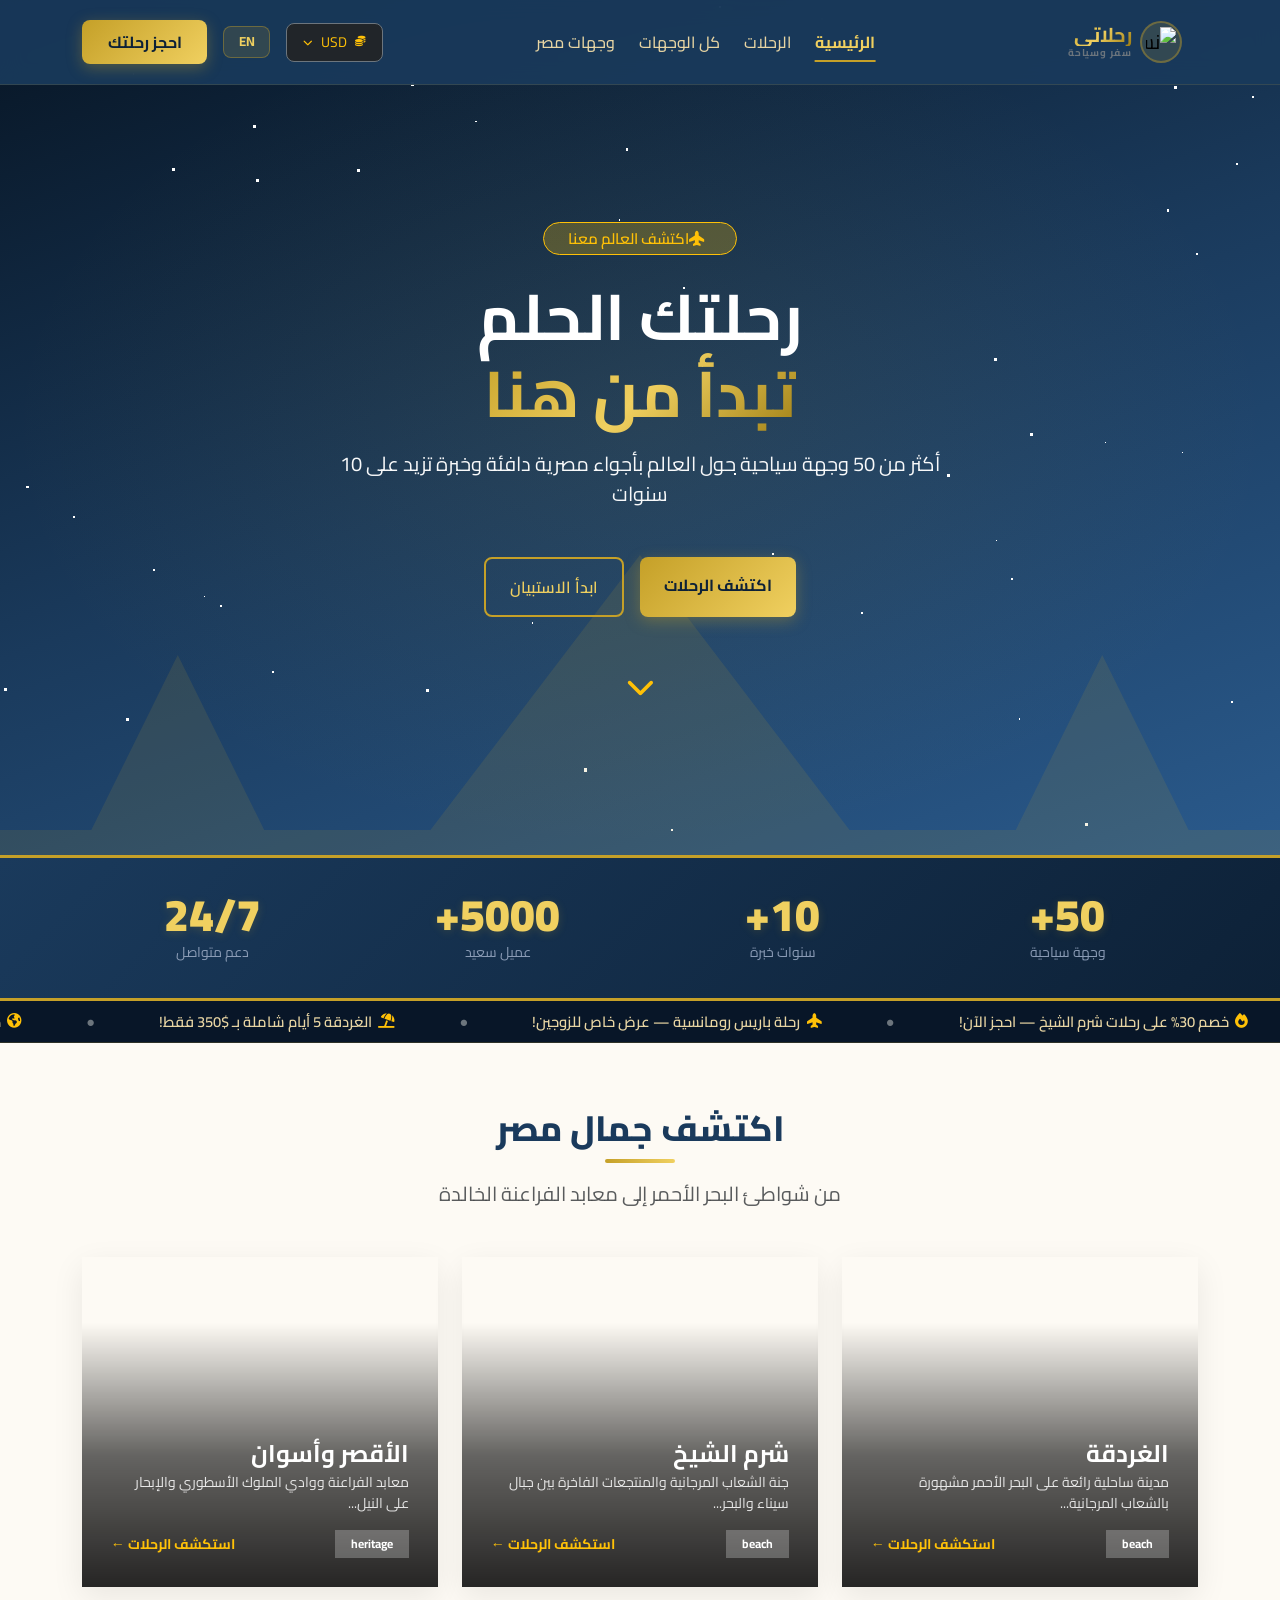
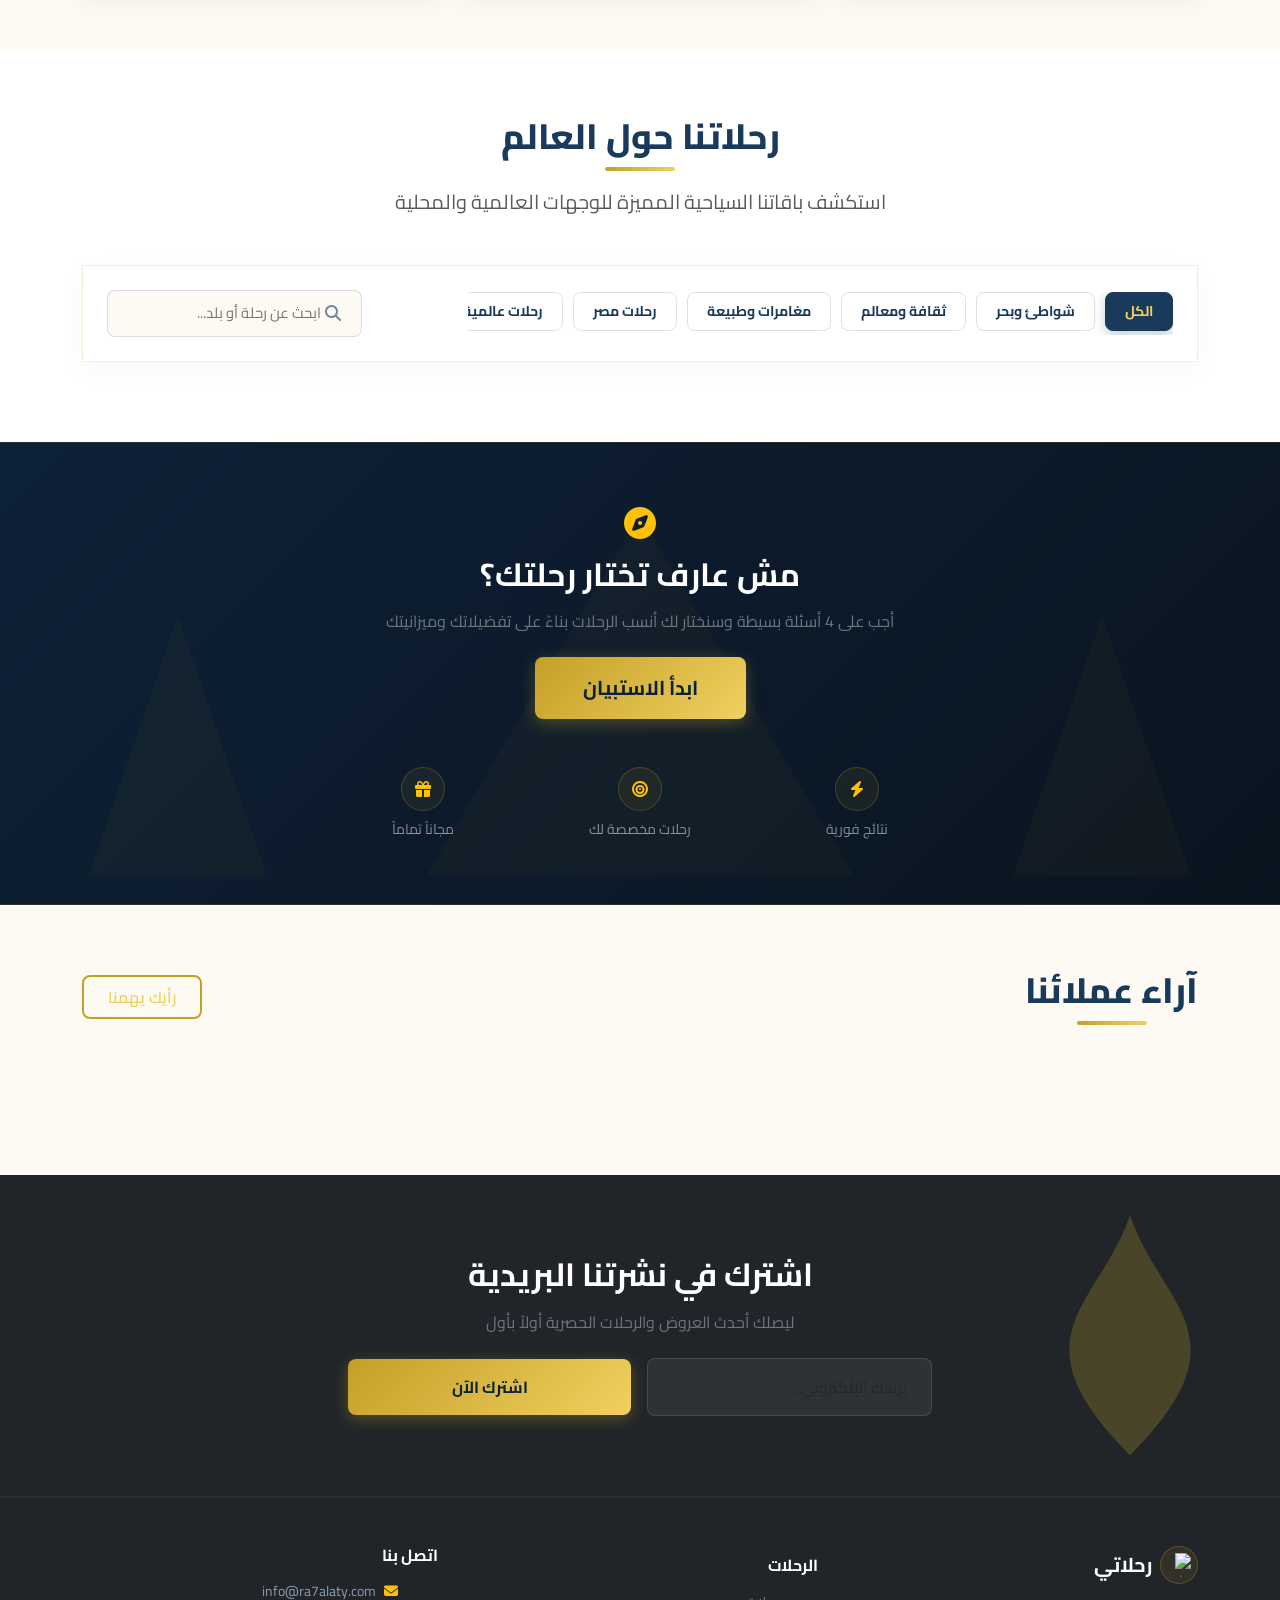
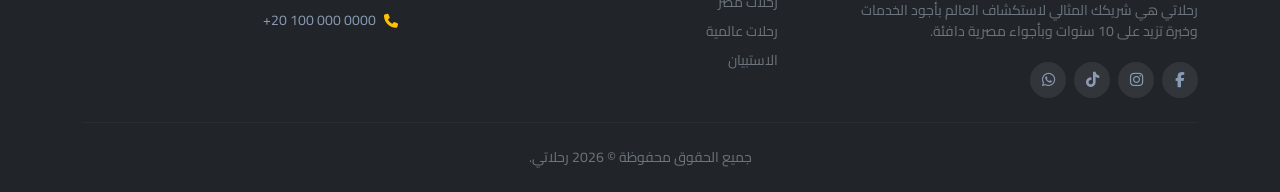
==== commit d33ce3d9: "version 2" ====
--- a/index.html
+++ b/index.html
@@ -63,7 +63,7 @@
     <nav class="navbar navbar-expand-lg py-3" id="mainNav">
         <div class="container">
             <!-- Logo -->
-            <a class="navbar-brand d-flex align-items-center gap-2" href="index.html">
+            <a class="navbar-brand d-flex align-items-center gap-2" href="./">
                 <div class="logo-holder d-flex align-items-center justify-content-center" style="width:42px; height:42px; background:rgba(197,160,40,0.15); border-radius:50%; border:2px solid rgba(197,160,40,0.4); overflow:hidden;">
                     <img src="https://upload.wikimedia.org/wikipedia/commons/5/5e/Coat_of_arms_of_Egypt.svg" alt="نسر مصر" width="30" height="30" style="object-fit:contain; filter:brightness(1.1);">
                 </div>
@@ -82,13 +82,13 @@
             <div class="collapse navbar-collapse justify-content-center" id="navbarNav">
                 <ul class="navbar-nav gap-2">
                     <li class="nav-item">
-                        <a class="nav-link active" href="index.html" data-i18n="navHome">الرئيسية</a>
+                        <a class="nav-link active" href="./" data-i18n="navHome">الرئيسية</a>
                     </li>
                     <li class="nav-item">
                         <a class="nav-link" href="#world-trips" data-i18n="navTrips">الرحلات</a>
                     </li>
                     <li class="nav-item">
-                        <a class="nav-link" href="destinations.html" data-i18n="navDestinations">كل الوجهات</a>
+                        <a class="nav-link" href="destinations" data-i18n="navDestinations">كل الوجهات</a>
                     </li>
                     <li class="nav-item">
                         <a class="nav-link" href="#egypt-destinations" data-i18n="navEgypt">وجهات مصر</a>
@@ -119,22 +119,22 @@
                 <button class="lang-btn">EN</button>
 
                 <!-- Book Now CTA -->
-                <a href="survey.html" class="btn-gold" data-i18n="navCta">احجز رحلتك</a>
+                <a href="survey" class="btn-gold" data-i18n="navCta">احجز رحلتك</a>
             </div>
         </div>
 
         <!-- Mobile Menu Container -->
         <div id="mobileMenu" class="d-lg-none w-100 text-center py-3" style="display:none; background:rgba(13,33,55,0.98); border-top:1px solid rgba(197,160,40,0.2);">
             <div class="container d-flex flex-col gap-2 align-items-center">
-                <a class="nav-link py-2 border-bottom border-dark w-100" href="index.html" data-i18n="navHome">الرئيسية</a>
+                <a class="nav-link py-2 border-bottom border-dark w-100" href="./" data-i18n="navHome">الرئيسية</a>
                 <a class="nav-link py-2 border-bottom border-dark w-100" href="#world-trips" data-i18n="navTrips">الرحلات</a>
-                <a class="nav-link py-2 border-bottom border-dark w-100" href="destinations.html" data-i18n="navDestinations">كل الوجهات</a>
+                <a class="nav-link py-2 border-bottom border-dark w-100" href="destinations" data-i18n="navDestinations">كل الوجهات</a>
                 <a class="nav-link py-2 border-bottom border-dark w-100" href="#egypt-destinations" data-i18n="navEgypt">وجهات مصر</a>
-                <a class="nav-link py-2 border-bottom border-dark w-100" href="survey.html" data-i18n="navSurvey">الاستبيان</a>
+                <a class="nav-link py-2 border-bottom border-dark w-100" href="survey" data-i18n="navSurvey">الاستبيان</a>
                 
                 <div class="d-flex align-items-center gap-2 mt-3 justify-content-center">
                     <button class="lang-btn">EN</button>
-                    <a href="survey.html" class="btn-gold" data-i18n="navCta">احجز رحلتك</a>
+                    <a href="survey" class="btn-gold" data-i18n="navCta">احجز رحلتك</a>
                 </div>
             </div>
         </div>
@@ -170,7 +170,7 @@
                 </p>
                 <div class="d-flex gap-3 justify-content-center flex-wrap">
                     <a href="#world-trips" class="btn-gold px-4 py-3 fs-6" data-i18n="btnExplore">اكتشف الرحلات</a>
-                    <a href="survey.html" class="btn-outline-gold px-4 py-3 fs-6" data-i18n="btnSurvey">ابدأ الاستبيان</a>
+                    <a href="survey" class="btn-outline-gold px-4 py-3 fs-6" data-i18n="btnSurvey">ابدأ الاستبيان</a>
                 </div>
 
                 <!-- Scroll down icon -->
@@ -335,7 +335,7 @@
                     أجب على 4 أسئلة بسيطة وسنختار لك أنسب الرحلات بناءً على تفضيلاتك وميزانيتك
                 </p>
                 <div class="mb-5">
-                    <a href="survey.html" class="btn-gold px-5 py-3 fs-5 fw-bold" style="border-radius: 8px !important;" data-i18n="btnSurvey">ابدأ الاستبيان الآن</a>
+                    <a href="survey" class="btn-gold px-5 py-3 fs-5 fw-bold" style="border-radius: 8px !important;" data-i18n="btnSurvey">ابدأ الاستبيان الآن</a>
                 </div>
                 
                 <div class="row g-2 justify-content-center text-center mx-auto" style="max-width: 650px;">
@@ -461,7 +461,7 @@
                     <ul class="list-unstyled d-flex flex-column gap-2 small">
                         <li><a href="#world-trips" class="text-secondary text-decoration-none hover-warning" data-i18n="filterEgypt">رحلات مصر</a></li>
                         <li><a href="#world-trips" class="text-secondary text-decoration-none hover-warning" data-i18n="filterGlobal">رحلات عالمية</a></li>
-                        <li><a href="survey.html" class="text-secondary text-decoration-none hover-warning" data-i18n="navSurvey">الاستبيان الذكي</a></li>
+                        <li><a href="survey" class="text-secondary text-decoration-none hover-warning" data-i18n="navSurvey">الاستبيان الذكي</a></li>
                     </ul>
                 </div>
 
@@ -602,7 +602,7 @@
                 const spotsLabel = lang === 'ar' ? `${spotsLeft} مقعد متاح` : `${spotsLeft} seats left`;
                 
                 const waMsg = encodeURIComponent(lang === 'ar' ? `مرحباً رحلاتي، أريد الاستفسار عن رحلة: ${title}` : `Hello Rahalaty, I'd like to ask about: ${title}`);
-                const detailUrl = `trip-details.html?id=${trip.id}`;
+                const detailUrl = `trip-details?id=${trip.id}`;
 
                 grid.innerHTML += `
                     <div class="col" data-category="${trip.category}">
@@ -635,7 +635,7 @@
                                 </div>
                                 <div class="d-flex gap-2 w-100">
                                     <a href="${detailUrl}" class="btn btn-sm btn-outline-gold flex-fill py-2 text-center" style="font-size:0.8rem;">${bookLabel}</a>
-                                    <a href="book.html?trip_id=${trip.id}" class="btn btn-sm btn-gold flex-fill py-2 text-center" style="font-size:0.8rem; font-weight:700;">${lang === 'ar' ? 'احجز الآن' : 'Book Now'}</a>
+                                    <a href="book?trip_id=${trip.id}" class="btn btn-sm btn-gold flex-fill py-2 text-center" style="font-size:0.8rem; font-weight:700;">${lang === 'ar' ? 'احجز الآن' : 'Book Now'}</a>
                                 </div>
                             </div>
                         </div>
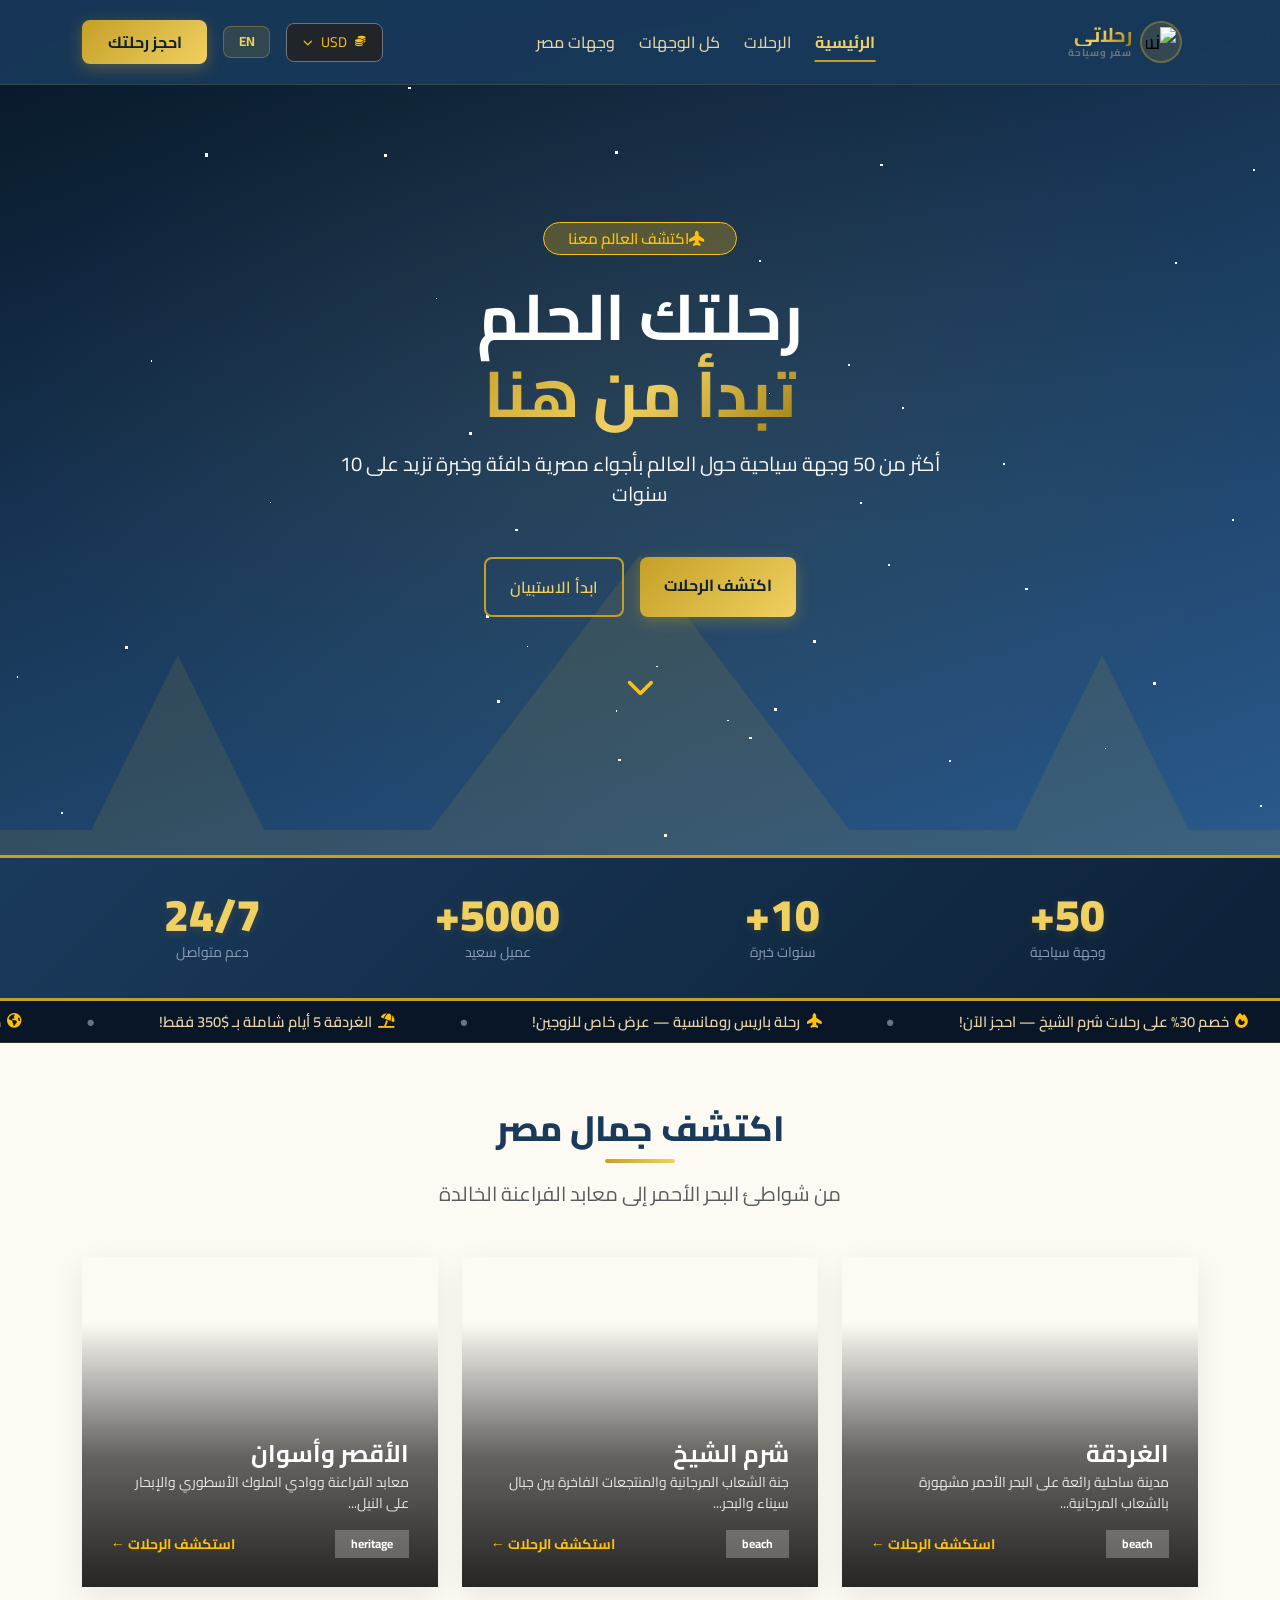
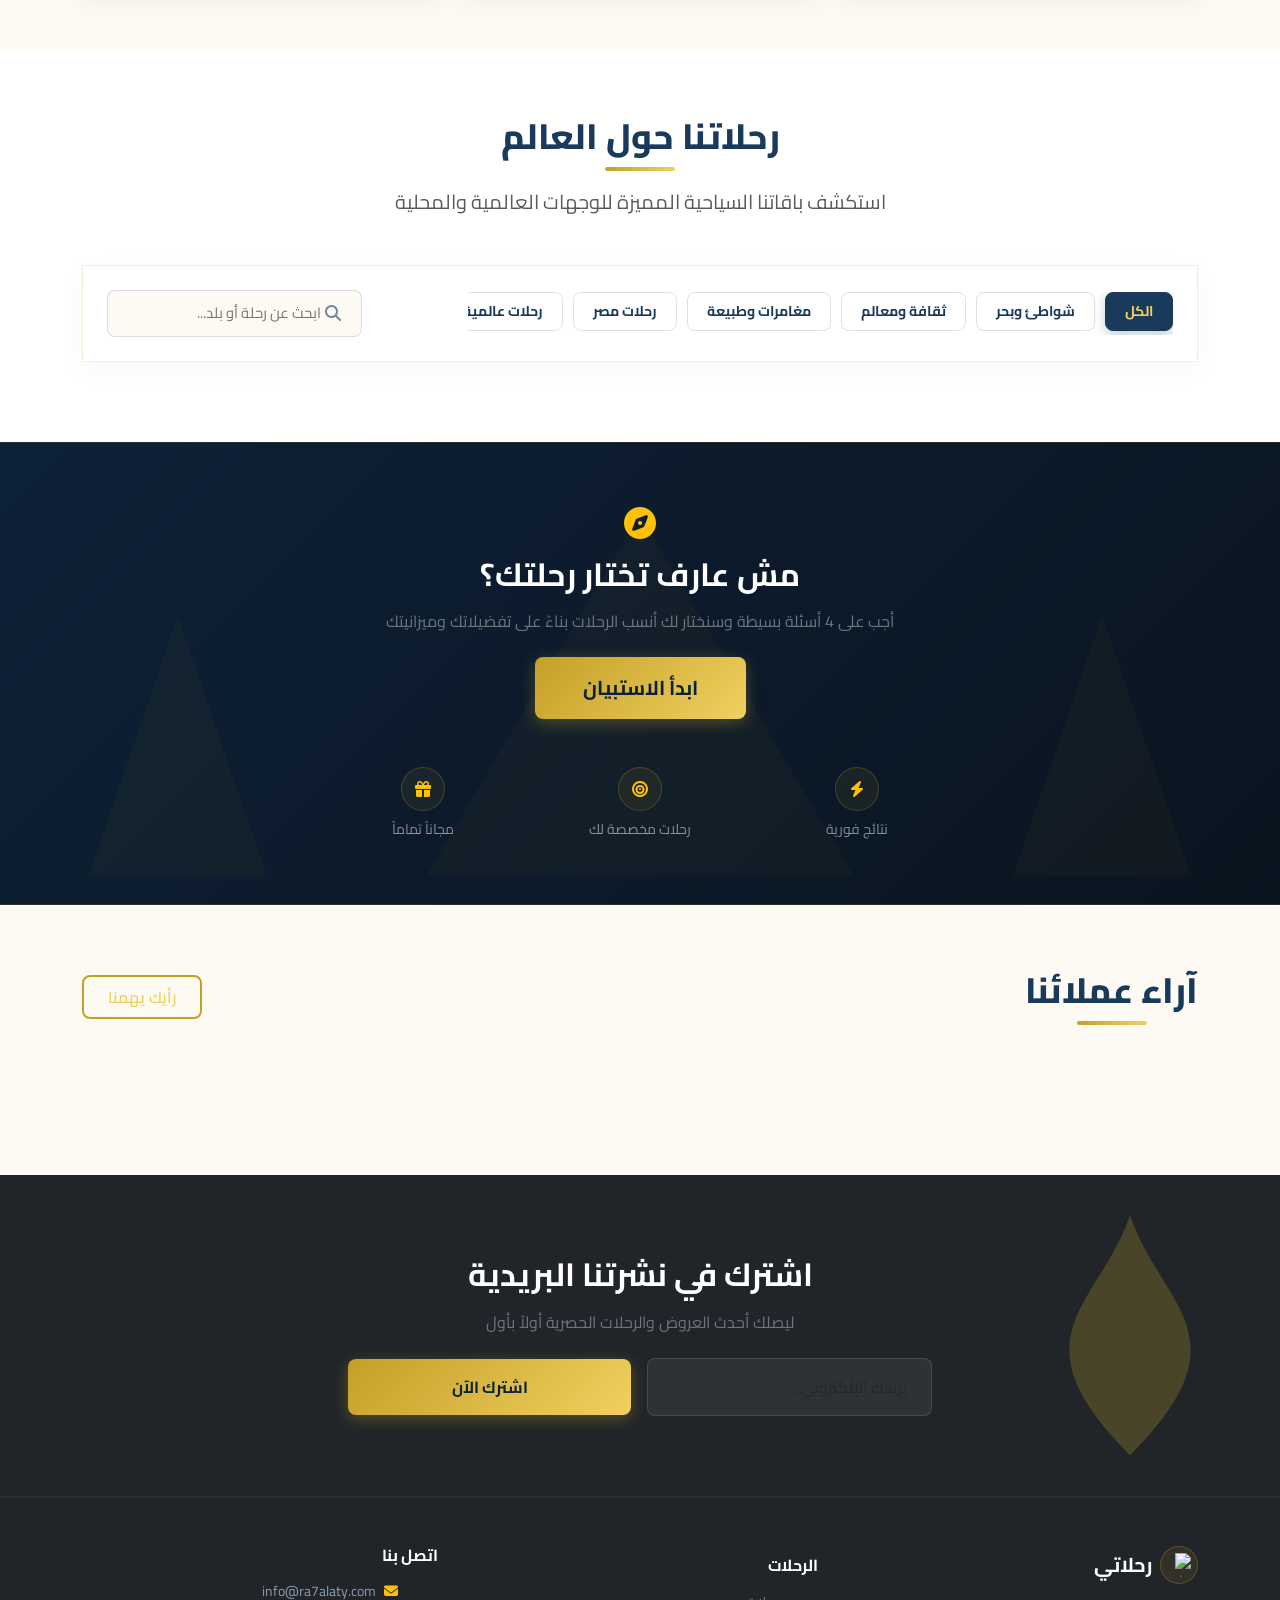
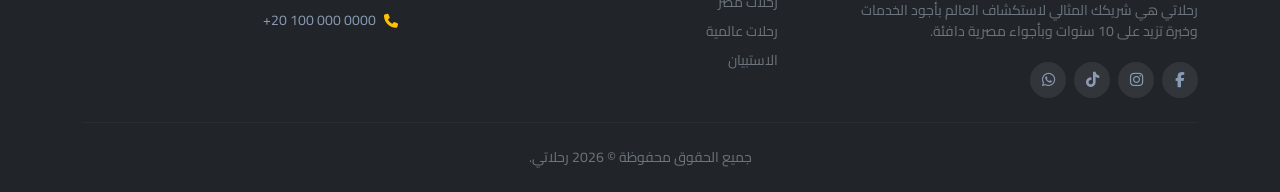
==== commit 1cf971a8: "version 3" ====
--- a/index.html
+++ b/index.html
@@ -32,15 +32,22 @@
     <!-- Custom CSS -->
     <link rel="stylesheet" href="css/style.css">
 
-    <!-- Organization Schema JSON-LD -->
+    <!-- TravelAgency + Organization Schema -->
     <script type="application/ld+json">
     {
       "@context": "https://schema.org",
       "@type": "TravelAgency",
       "name": "رحلاتي",
       "alternateName": "Rahalaty",
+      "description": "أفضل شركة سياحة مصرية — احجز رحلتك إلى الغردقة وشرم الشيخ والأقصر وأوروبا. أكثر من 16 وجهة سياحية بأسعار تنافسية.",
       "url": "https://ra7alaty.com",
-      "logo": "https://ra7alaty.com/images/og-default.jpg",
+      "logo": {
+        "@type": "ImageObject",
+        "url": "https://ra7alaty.com/images/og-default.jpg",
+        "width": 1200,
+        "height": 630
+      },
+      "image": "https://ra7alaty.com/images/og-default.jpg",
       "address": {
         "@type": "PostalAddress",
         "addressLocality": "Cairo",
@@ -48,8 +55,103 @@
       },
       "telephone": "+201000000000",
       "email": "info@ra7alaty.com",
+      "priceRange": "$$",
+      "areaServed": "EG",
+      "currenciesAccepted": "EGP, USD",
       "sameAs": [
         "https://ra7alaty.com"
+      ],
+      "foundingDate": "2015",
+      "numberOfEmployees": {
+        "@type": "QuantitativeValue",
+        "minValue": 10,
+        "maxValue": 50
+      }
+    }
+    </script>
+
+    <!-- WebSite with SearchAction Schema -->
+    <script type="application/ld+json">
+    {
+      "@context": "https://schema.org",
+      "@type": "WebSite",
+      "name": "رحلاتي | Rahalaty",
+      "url": "https://ra7alaty.com",
+      "inLanguage": ["ar", "en"],
+      "description": "موقع رحلاتي — احجز أفضل الرحلات السياحية في مصر والعالم",
+      "potentialAction": {
+        "@type": "SearchAction",
+        "target": {
+          "@type": "EntryPoint",
+          "urlTemplate": "https://ra7alaty.com/destinations?q={search_term_string}"
+        },
+        "query-input": "required name=search_term_string"
+      }
+    }
+    </script>
+
+    <!-- FAQPage Schema -->
+    <script type="application/ld+json">
+    {
+      "@context": "https://schema.org",
+      "@type": "FAQPage",
+      "mainEntity": [
+        {
+          "@type": "Question",
+          "name": "ما هي أفضل وجهات رحلاتي السياحية في مصر؟",
+          "acceptedAnswer": {
+            "@type": "Answer",
+            "text": "تقدم رحلاتي أفضل الوجهات السياحية في مصر مثل الغردقة وشرم الشيخ والأقصر وأسوان والقاهرة، إلى جانب وجهات دولية في أوروبا وتركيا واليونان."
+          }
+        },
+        {
+          "@type": "Question",
+          "name": "كيف أحجز رحلة مع رحلاتي؟",
+          "acceptedAnswer": {
+            "@type": "Answer",
+            "text": "يمكنك حجز رحلتك مباشرة من خلال موقعنا ra7alaty.com — اختر الوجهة، ثم الرحلة المناسبة واضغط على زر احجز الآن واملأ بيانات الحجز."
+          }
+        },
+        {
+          "@type": "Question",
+          "name": "هل تقدم رحلاتي رحلات خارج مصر؟",
+          "acceptedAnswer": {
+            "@type": "Answer",
+            "text": "نعم، رحلاتي تقدم رحلات دولية إلى اليونان وتركيا وإيطاليا وسويسرا والأردن وعدد كبير من الوجهات العالمية."
+          }
+        },
+        {
+          "@type": "Question",
+          "name": "ما هي أسعار الرحلات في رحلاتي؟",
+          "acceptedAnswer": {
+            "@type": "Answer",
+            "text": "تتراوح أسعار الرحلات بين الفئات الاقتصادية والمتوسطة والفاخرة. يمكنك استخدام الاستبيان الذكي لاختيار الرحلة المناسبة لميزانيتك."
+          }
+        },
+        {
+          "@type": "Question",
+          "name": "هل يمكنني الاستعانة بالاستبيان الذكي لاختيار رحلتي؟",
+          "acceptedAnswer": {
+            "@type": "Answer",
+            "text": "بالطبع! الاستبيان الذكي في رحلاتي يساعدك على اختيار الرحلة المثالية بناءً على ميزانيتك وتفضيلات السفر وعدد الأفراد."
+          }
+        }
+      ]
+    }
+    </script>
+
+    <!-- BreadcrumbList Schema -->
+    <script type="application/ld+json">
+    {
+      "@context": "https://schema.org",
+      "@type": "BreadcrumbList",
+      "itemListElement": [
+        {
+          "@type": "ListItem",
+          "position": 1,
+          "name": "الرئيسية",
+          "item": "https://ra7alaty.com"
+        }
       ]
     }
     </script>
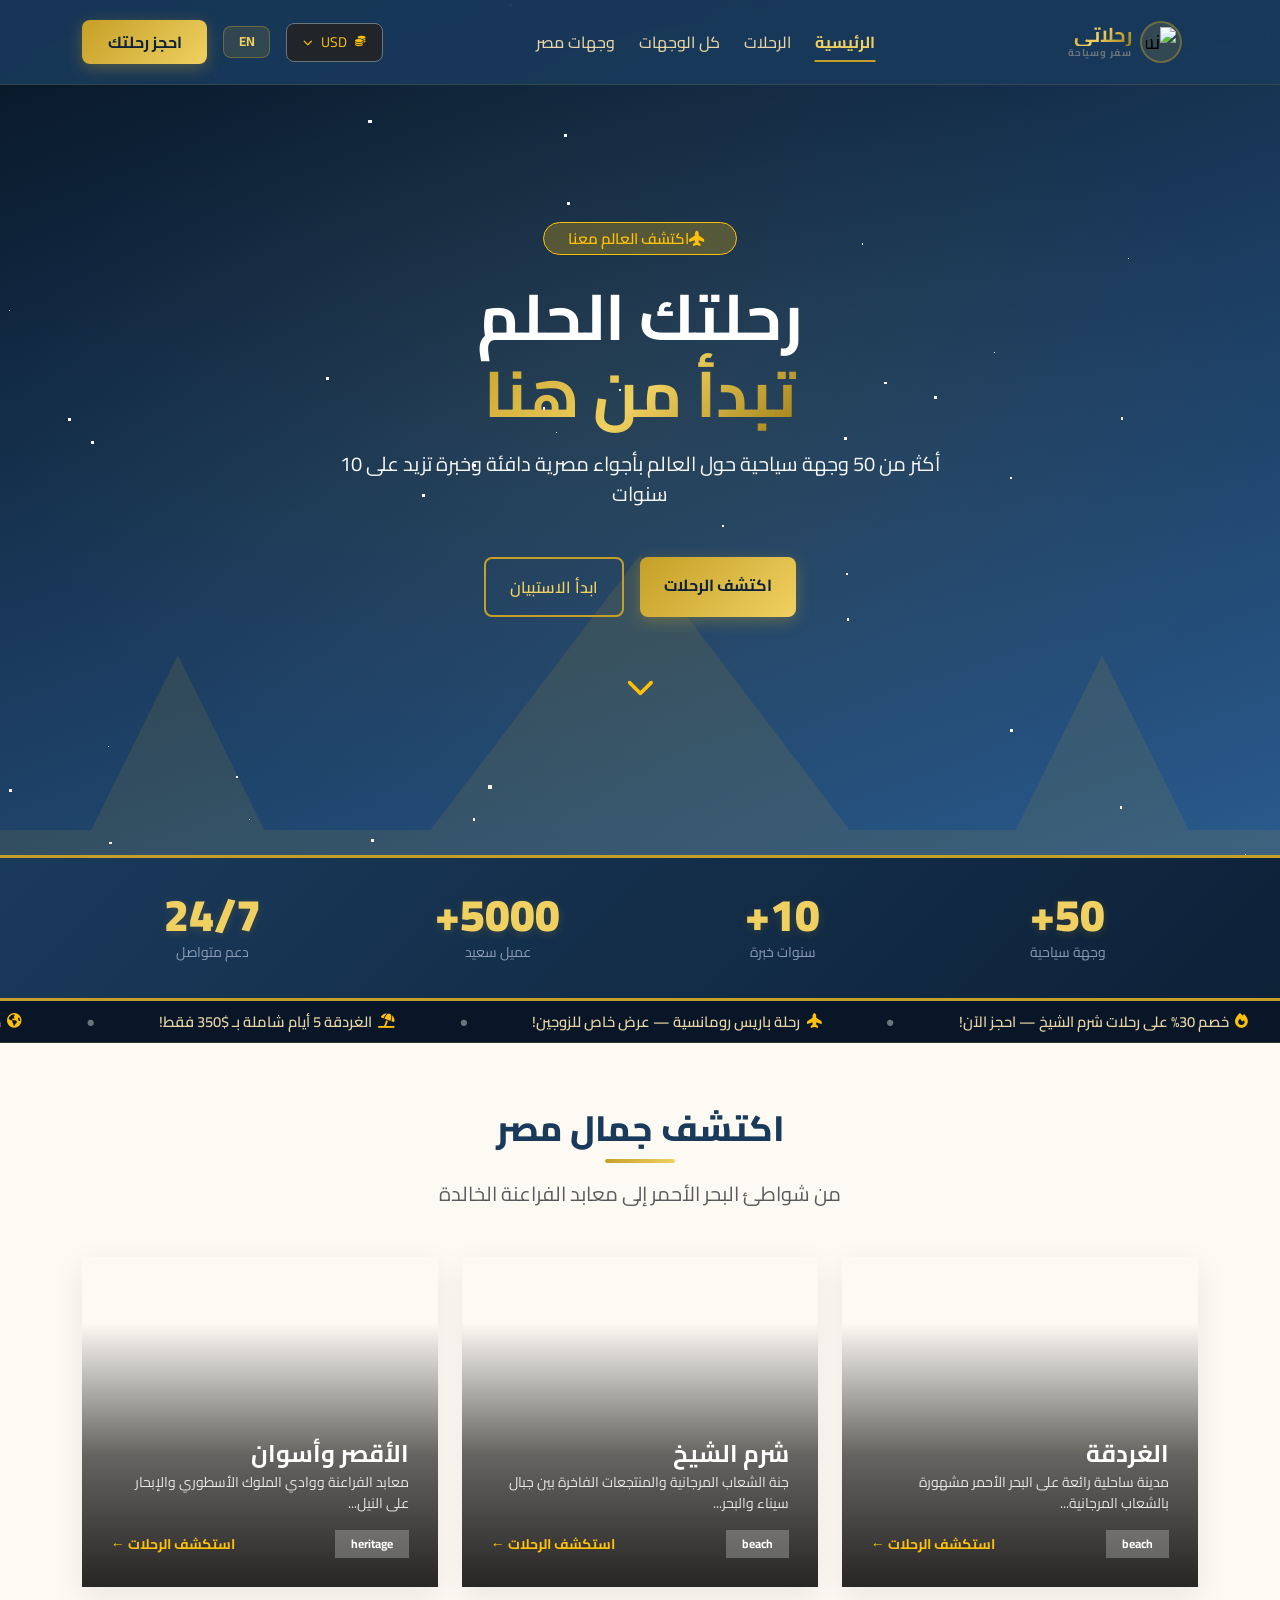
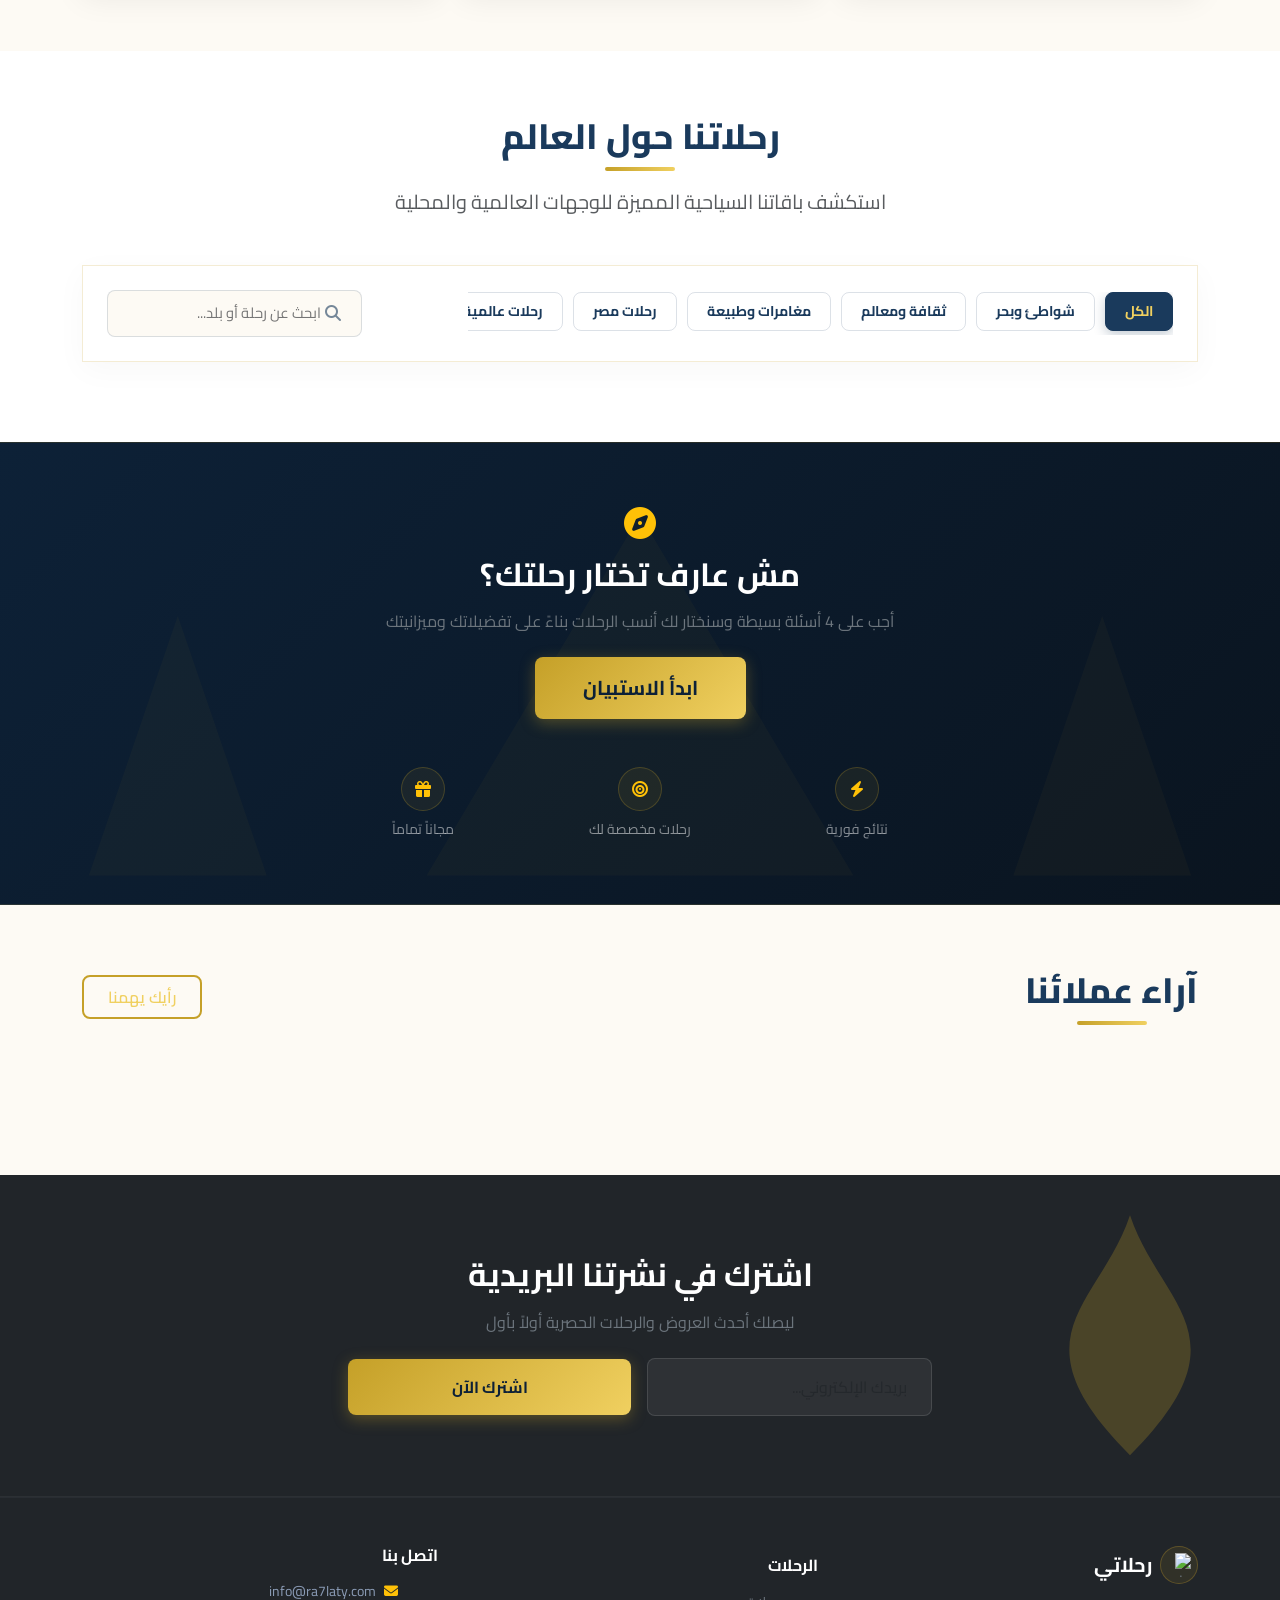
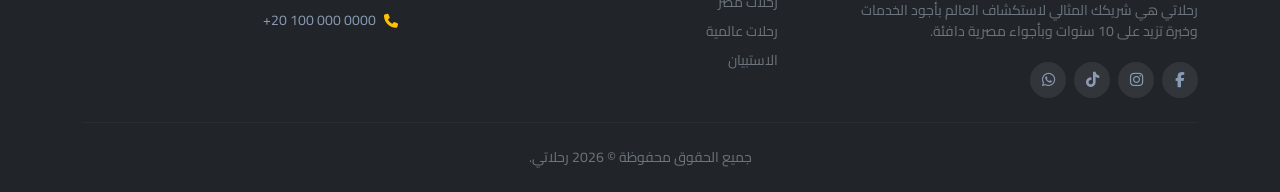
==== commit 9b4826c6: "version 8" ====
--- a/index.html
+++ b/index.html
@@ -8,22 +8,22 @@
     <meta name="keywords" content="رحلاتي, rahalaty, ra7laty.com, رحلات مصر, سياحة مصر, الغردقة, شرم الشيخ, الأقصر, أسوان, حجز رحلات, egypt travel, hurghada trips, sharm el sheikh, luxor aswan, cairo tours">
     <meta name="robots" content="index, follow">
     <meta name="author" content="رحلاتي | Rahalaty">
-    <link rel="canonical" href="https://ra7alaty.com">
+    <link rel="canonical" href="https://ra7laty.com">
 
     <!-- Open Graph -->
     <meta property="og:type" content="website">
     <meta property="og:title" content="رحلاتي — اكتشف العالم مع عروض سياحية مميزة">
     <meta property="og:description" content="احجز أفضل الرحلات السياحية إلى الغردقة، شرم الشيخ، الأقصر، أسوان، ووجهات عالمية بأسعار تنافسية وخبرة تزيد على 10 سنوات.">
-    <meta property="og:url" content="https://ra7alaty.com">
+    <meta property="og:url" content="https://ra7laty.com">
     <meta property="og:site_name" content="رحلاتي | Rahalaty">
-    <meta property="og:image" content="https://ra7alaty.com/images/og-default.jpg">
+    <meta property="og:image" content="https://ra7laty.com/images/og-default.jpg">
     <meta property="og:locale" content="ar_EG">
 
     <!-- Twitter Card -->
     <meta name="twitter:card" content="summary_large_image">
     <meta name="twitter:title" content="رحلاتي — اكتشف العالم">
     <meta name="twitter:description" content="احجز أفضل الرحلات السياحية إلى الغردقة، شرم الشيخ، الأقصر، أسوان، ووجهات عالمية.">
-    <meta name="twitter:image" content="https://ra7alaty.com/images/og-default.jpg">
+    <meta name="twitter:image" content="https://ra7laty.com/images/og-default.jpg">
 
     <!-- Bootstrap 5 CSS -->
     <link href="https://cdn.jsdelivr.net/npm/bootstrap@5.3.3/dist/css/bootstrap.min.css" rel="stylesheet" integrity="sha384-QWTKZyjpPEjISv5WaRU9OFeRpok6YctnYmDr5pNlyT2bRjXh0JMhjY6hW+ALEwIH" crossorigin="anonymous">
@@ -40,26 +40,26 @@
       "name": "رحلاتي",
       "alternateName": "Rahalaty",
       "description": "أفضل شركة سياحة مصرية — احجز رحلتك إلى الغردقة وشرم الشيخ والأقصر وأوروبا. أكثر من 16 وجهة سياحية بأسعار تنافسية.",
-      "url": "https://ra7alaty.com",
+      "url": "https://ra7laty.com",
       "logo": {
         "@type": "ImageObject",
-        "url": "https://ra7alaty.com/images/og-default.jpg",
+        "url": "https://ra7laty.com/images/og-default.jpg",
         "width": 1200,
         "height": 630
       },
-      "image": "https://ra7alaty.com/images/og-default.jpg",
+      "image": "https://ra7laty.com/images/og-default.jpg",
       "address": {
         "@type": "PostalAddress",
         "addressLocality": "Cairo",
         "addressCountry": "EG"
       },
       "telephone": "+201000000000",
-      "email": "info@ra7alaty.com",
+      "email": "info@ra7laty.com",
       "priceRange": "$$",
       "areaServed": "EG",
       "currenciesAccepted": "EGP, USD",
       "sameAs": [
-        "https://ra7alaty.com"
+        "https://ra7laty.com"
       ],
       "foundingDate": "2015",
       "numberOfEmployees": {
@@ -76,14 +76,14 @@
       "@context": "https://schema.org",
       "@type": "WebSite",
       "name": "رحلاتي | Rahalaty",
-      "url": "https://ra7alaty.com",
+      "url": "https://ra7laty.com",
       "inLanguage": ["ar", "en"],
       "description": "موقع رحلاتي — احجز أفضل الرحلات السياحية في مصر والعالم",
       "potentialAction": {
         "@type": "SearchAction",
         "target": {
           "@type": "EntryPoint",
-          "urlTemplate": "https://ra7alaty.com/destinations?q={search_term_string}"
+          "urlTemplate": "https://ra7laty.com/destinations?q={search_term_string}"
         },
         "query-input": "required name=search_term_string"
       }
@@ -109,7 +109,7 @@
           "name": "كيف أحجز رحلة مع رحلاتي؟",
           "acceptedAnswer": {
             "@type": "Answer",
-            "text": "يمكنك حجز رحلتك مباشرة من خلال موقعنا ra7alaty.com — اختر الوجهة، ثم الرحلة المناسبة واضغط على زر احجز الآن واملأ بيانات الحجز."
+            "text": "يمكنك حجز رحلتك مباشرة من خلال موقعنا ra7laty.com — اختر الوجهة، ثم الرحلة المناسبة واضغط على زر احجز الآن واملأ بيانات الحجز."
           }
         },
         {
@@ -150,7 +150,7 @@
           "@type": "ListItem",
           "position": 1,
           "name": "الرئيسية",
-          "item": "https://ra7alaty.com"
+          "item": "https://ra7laty.com"
         }
       ]
     }
@@ -572,9 +572,9 @@
                     <h3 class="h6 text-white fw-bold mb-3" data-i18n="footerContact">اتصل بنا</h3>
                     <ul class="list-unstyled d-flex flex-column gap-2 small">
                         <li>
-                            <a href="mailto:info@ra7alaty.com" class="footer-contact-link">
+                            <a href="mailto:info@ra7laty.com" class="footer-contact-link">
                                 <i class="fa-solid fa-envelope text-warning"></i>
-                                <span>info@ra7alaty.com</span>
+                                <span>info@ra7laty.com</span>
                             </a>
                         </li>
                         <li>
--- a/css/style.css
+++ b/css/style.css
@@ -37,11 +37,18 @@
     border-radius: 8px !important;
 }
 
+html, body {
+    overflow-x: hidden !important;
+    width: 100% !important;
+    max-width: 100% !important;
+    margin: 0 !important;
+    padding: 0 !important;
+}
+
 body {
     font-family: var(--font-cairo);
     background-color: #FDFAF4;
     color: #1A1A1A;
-    overflow-x: hidden;
 }
 
 body.rtl-layout {
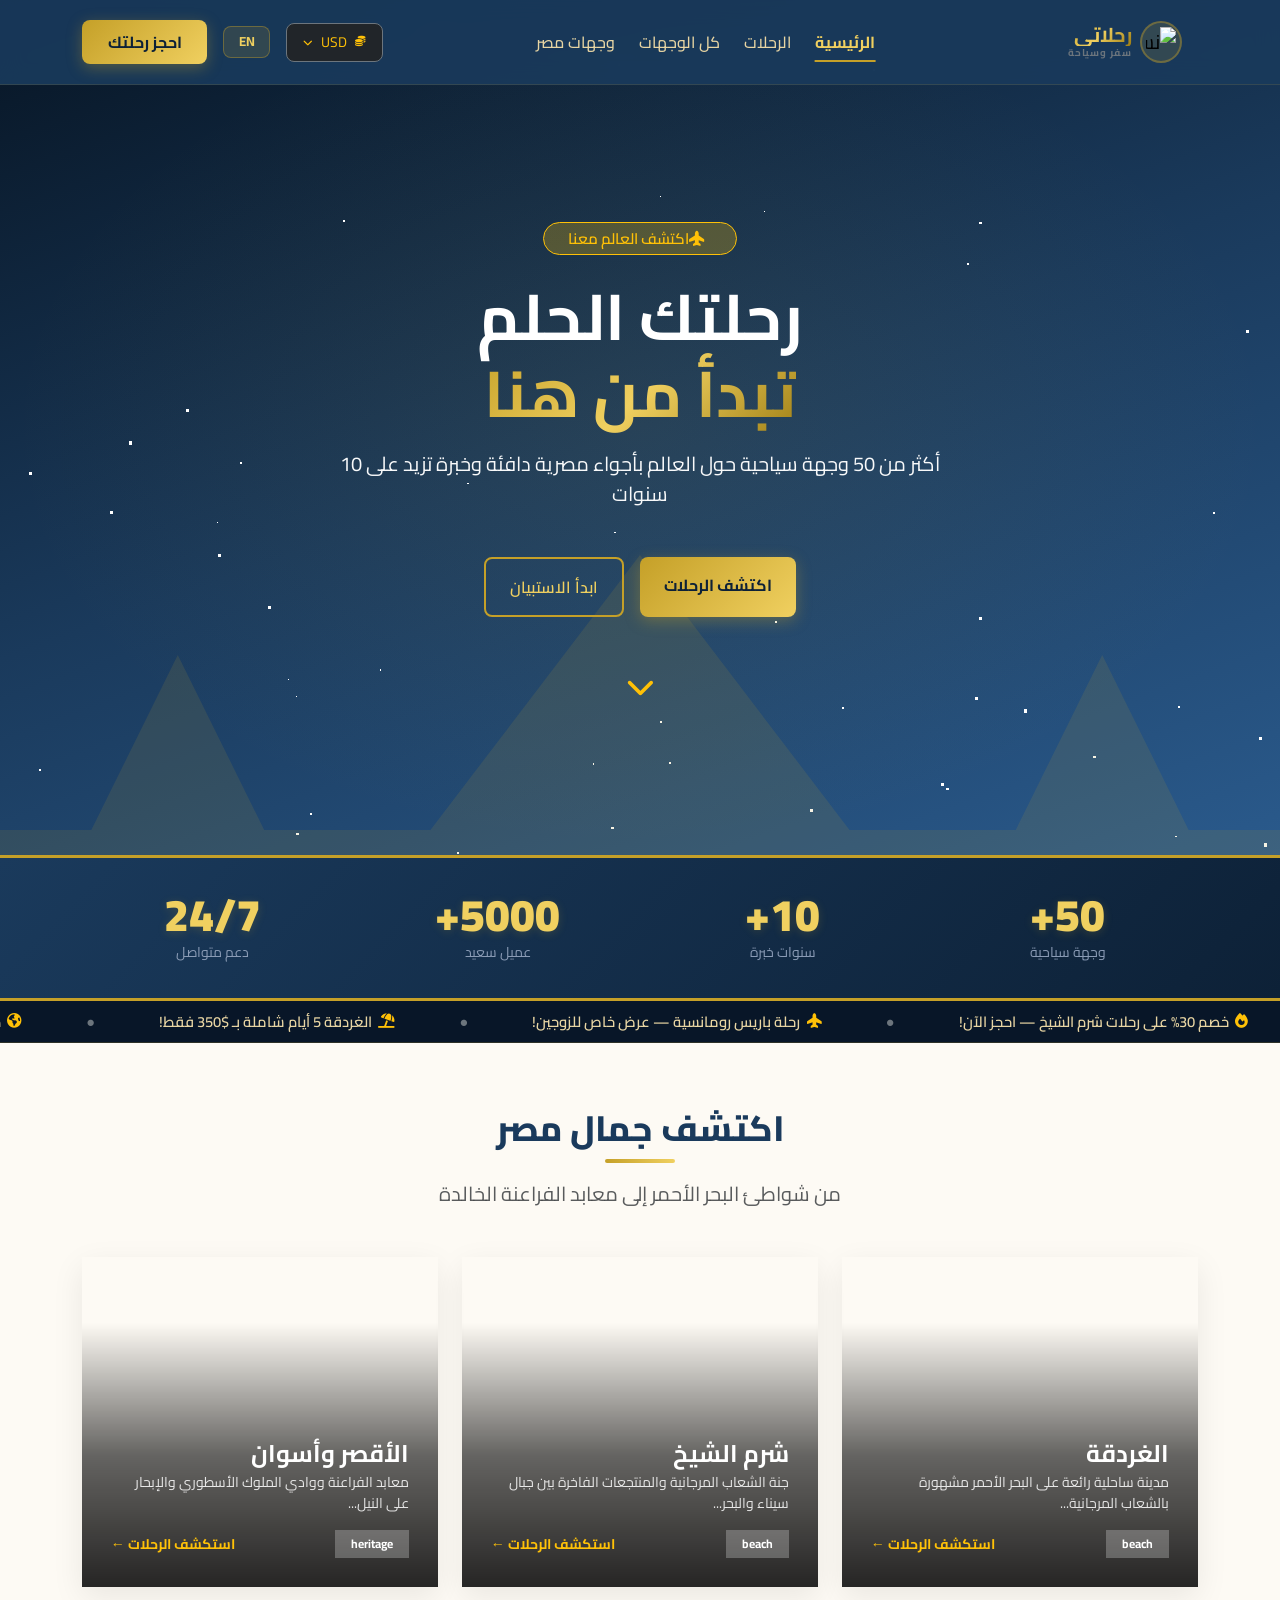
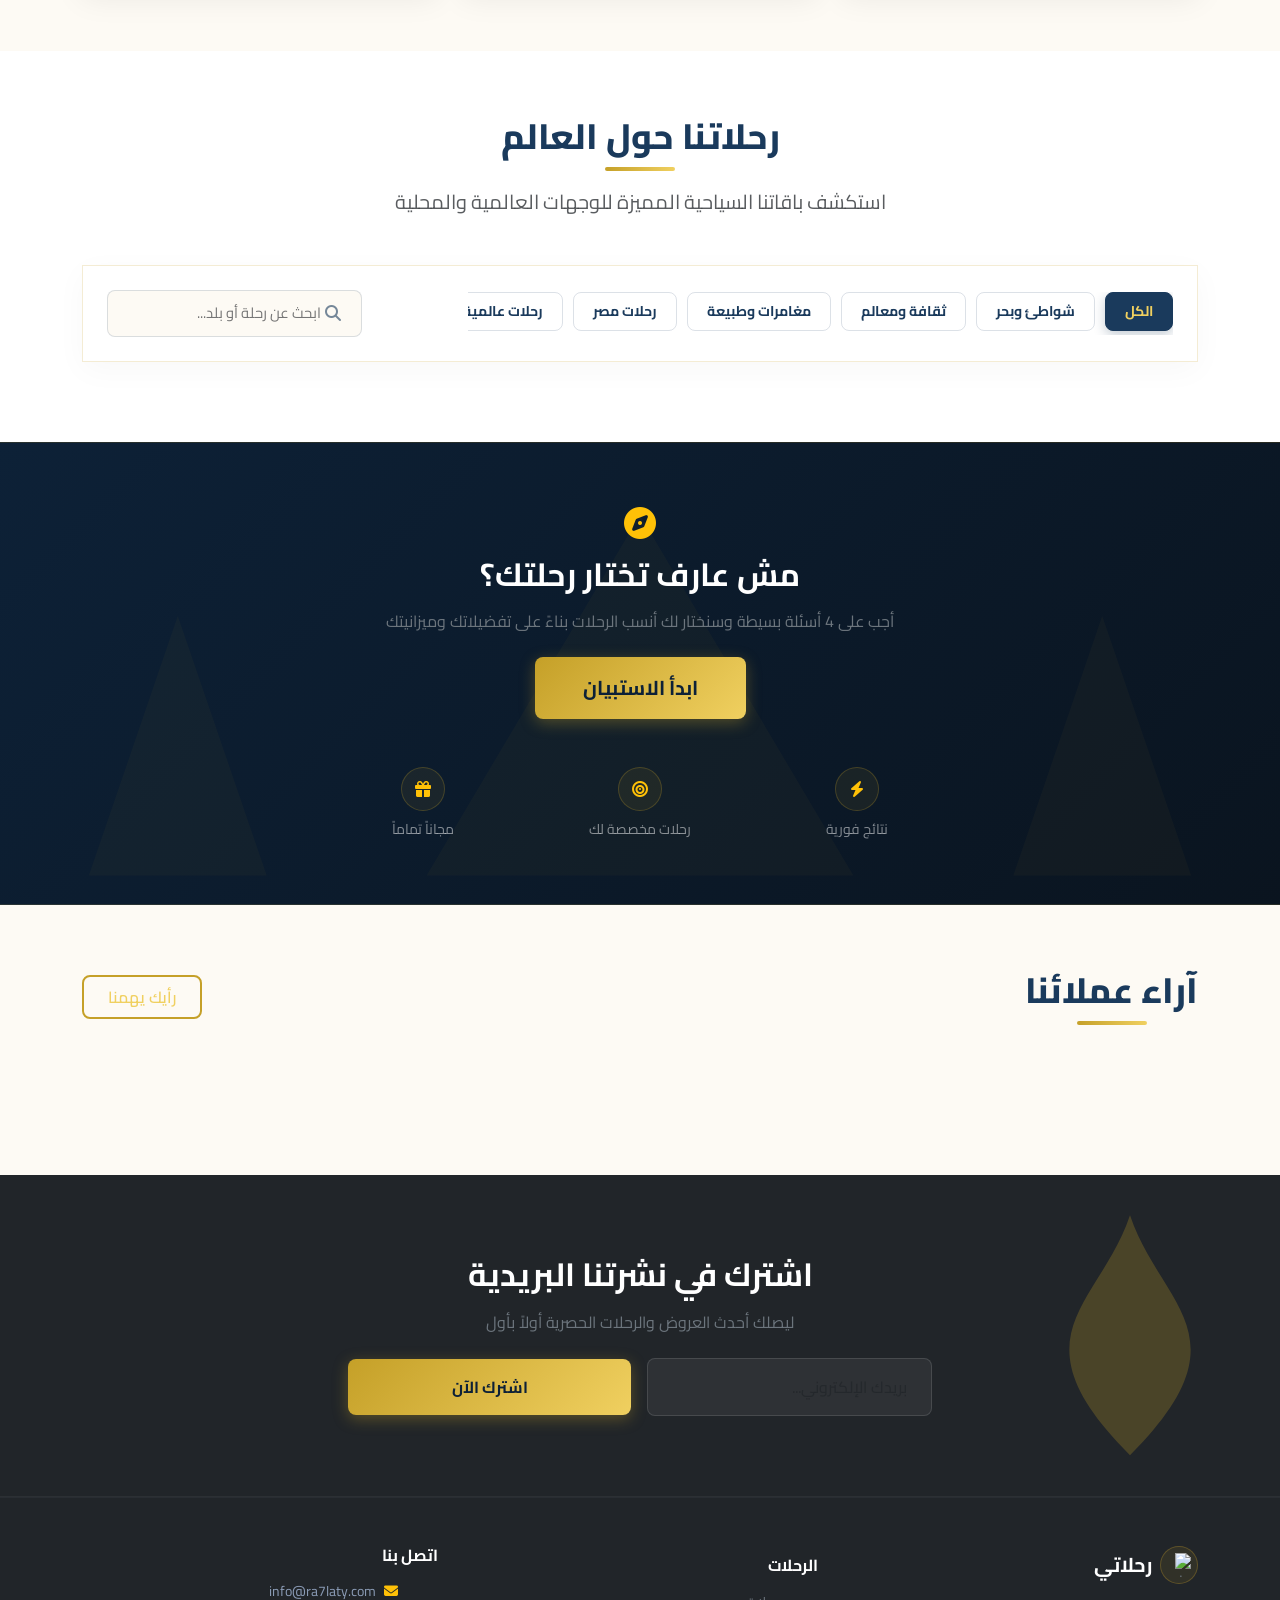
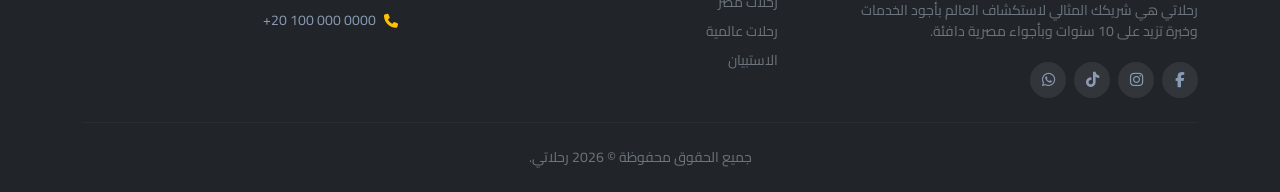
==== commit 5ed0b0f9: "version 8" ====
--- a/index.html
+++ b/index.html
@@ -693,7 +693,8 @@
                 const title = lang === 'ar' ? trip.title_ar : trip.title_en;
                 const country = lang === 'ar' ? trip.country_ar : trip.country_en;
                 const desc = lang === 'ar' ? trip.desc_ar : trip.desc_en;
-                const duration = lang === 'ar' ? `${trip.duration} أيام` : `${trip.duration} days`;
+                const durationNum = parseInt(trip.duration) || 0;
+                const duration = lang === 'ar' ? `${durationNum} أيام` : `${durationNum} days`;
                 const bookLabel = lang === 'ar' ? 'التفاصيل' : 'Details';
                 const waLabel = lang === 'ar' ? 'واتساب' : 'WhatsApp';
                 
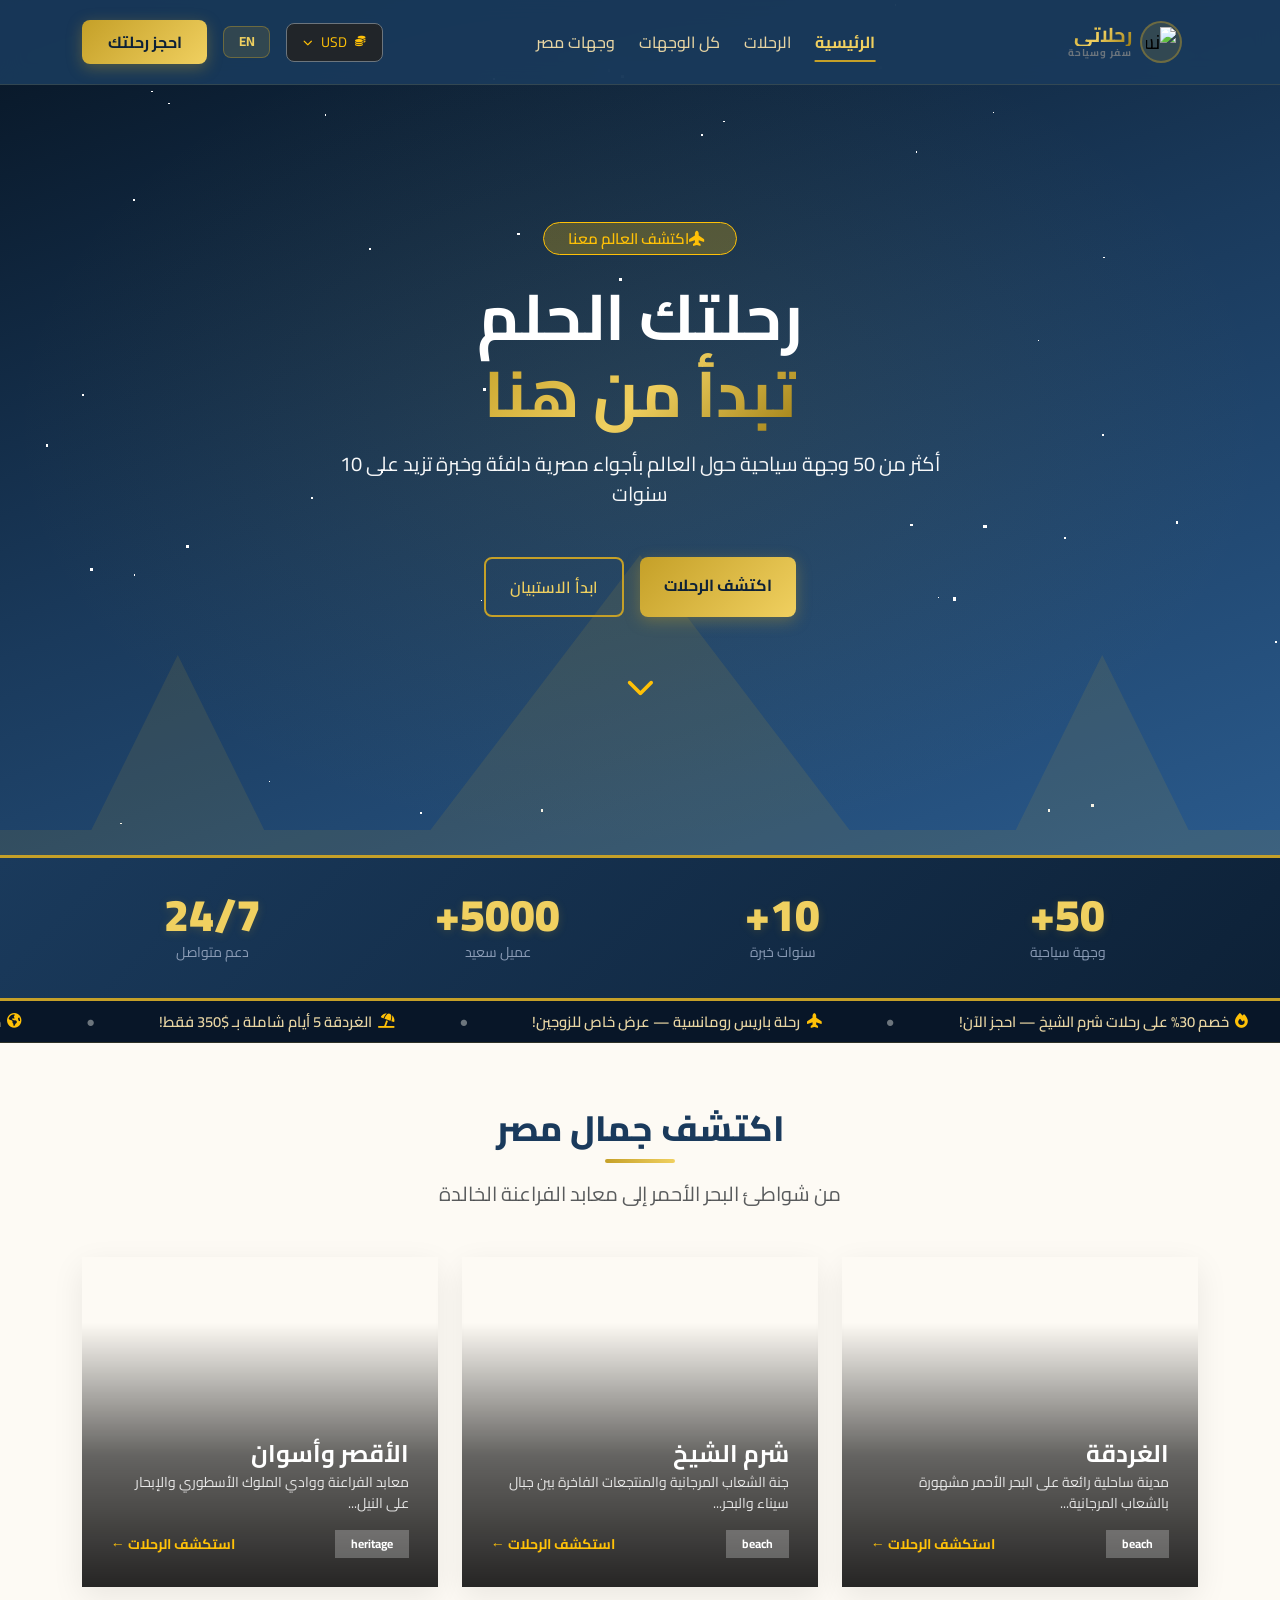
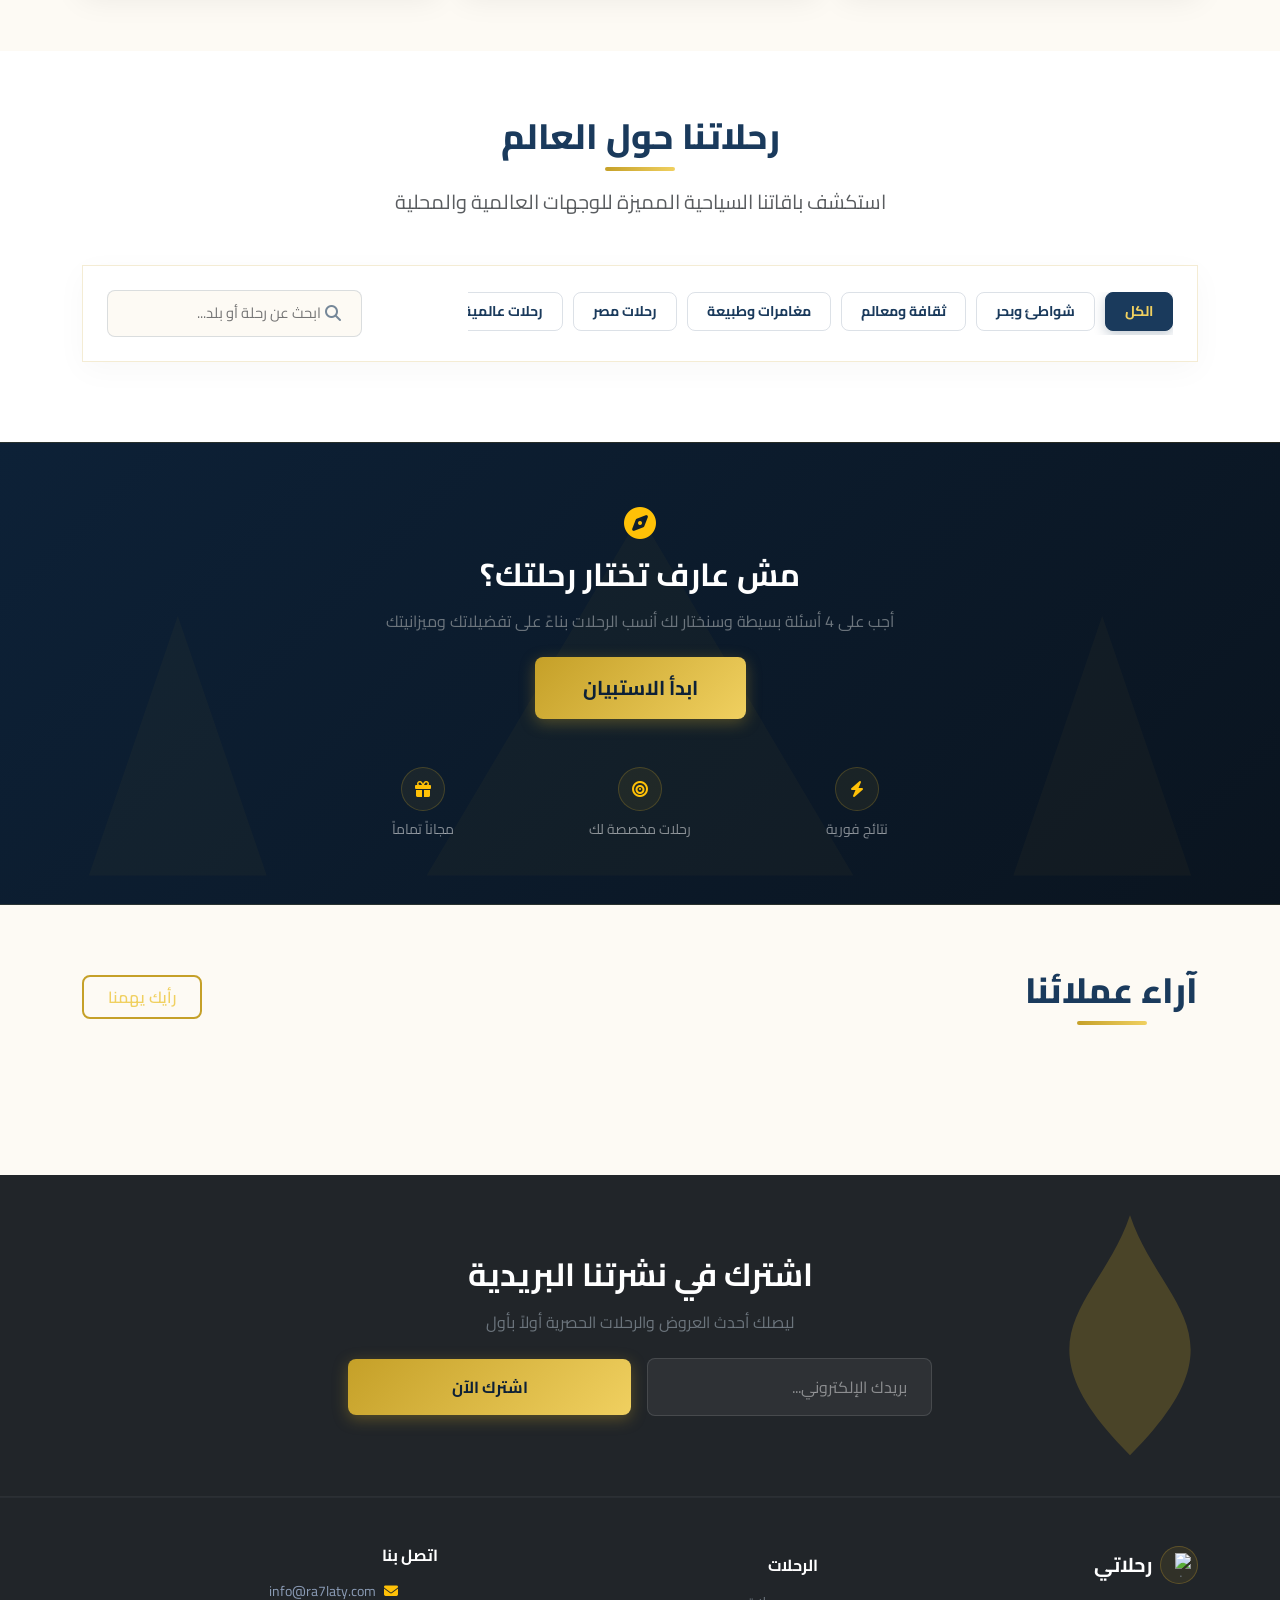
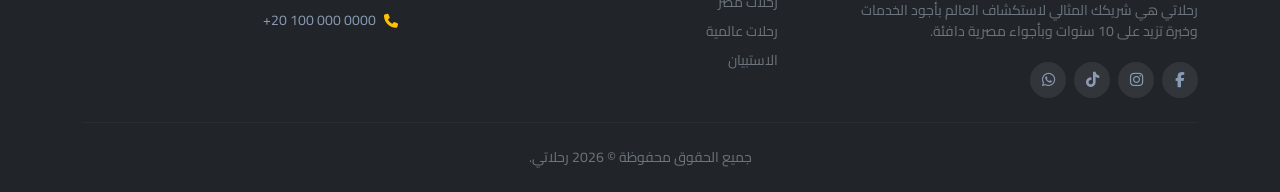
==== commit cb5d0950: "version 11" ====
--- a/index.html
+++ b/index.html
@@ -9,6 +9,8 @@
     <meta name="robots" content="index, follow">
     <meta name="author" content="رحلاتي | Rahalaty">
     <link rel="canonical" href="https://ra7laty.com">
+    <link rel="icon" type="image/svg+xml" href="https://upload.wikimedia.org/wikipedia/commons/5/5e/Coat_of_arms_of_Egypt.svg">
+    <link rel="apple-touch-icon" href="https://upload.wikimedia.org/wikipedia/commons/5/5e/Coat_of_arms_of_Egypt.svg">
 
     <!-- Open Graph -->
     <meta property="og:type" content="website">
--- a/css/style.css
+++ b/css/style.css
@@ -536,6 +536,50 @@
     font-weight: 700;
     font-size: 0.92rem;
     color: var(--color-nile);
+}
+
+/* Custom radio option button styling */
+.survey-radio-option {
+    display: flex;
+    align-items: center;
+    gap: 0.8rem;
+    padding: 0.85rem 1.2rem;
+    border: 2px solid var(--color-sand-dark);
+    border-radius: 12px;
+    cursor: pointer;
+    background: white;
+    transition: all 0.25s ease;
+    user-select: none;
+}
+
+.survey-radio-option:hover {
+    border-color: var(--color-gold-light);
+    transform: translateY(-1px);
+}
+
+.survey-radio-option:has(input[type="radio"]:checked) {
+    border-color: var(--color-gold) !important;
+    background-color: rgba(197, 160, 40, 0.06) !important;
+    box-shadow: 0 5px 15px rgba(197, 160, 40, 0.06);
+}
+
+.survey-radio-option input[type="radio"] {
+    accent-color: var(--color-gold);
+    width: 20px;
+    height: 20px;
+    margin: 0;
+    cursor: pointer;
+}
+
+.survey-radio-option .option-text {
+    font-weight: 700;
+    color: var(--color-nile);
+    font-size: 0.9rem;
+    transition: color 0.25s ease;
+}
+
+.survey-radio-option:has(input[type="radio"]:checked) .option-text {
+    color: var(--color-gold);
 }
 
 .survey-nav {
@@ -972,7 +1016,7 @@
         border-radius: 6px !important;
     }
 }
-
-
-
-
+/* Adjust placeholder color for newsletter input to be readable against dark background */
+#newsletterEmail::placeholder {
+    color: rgba(255, 255, 255, 0.45) !important;
+}
